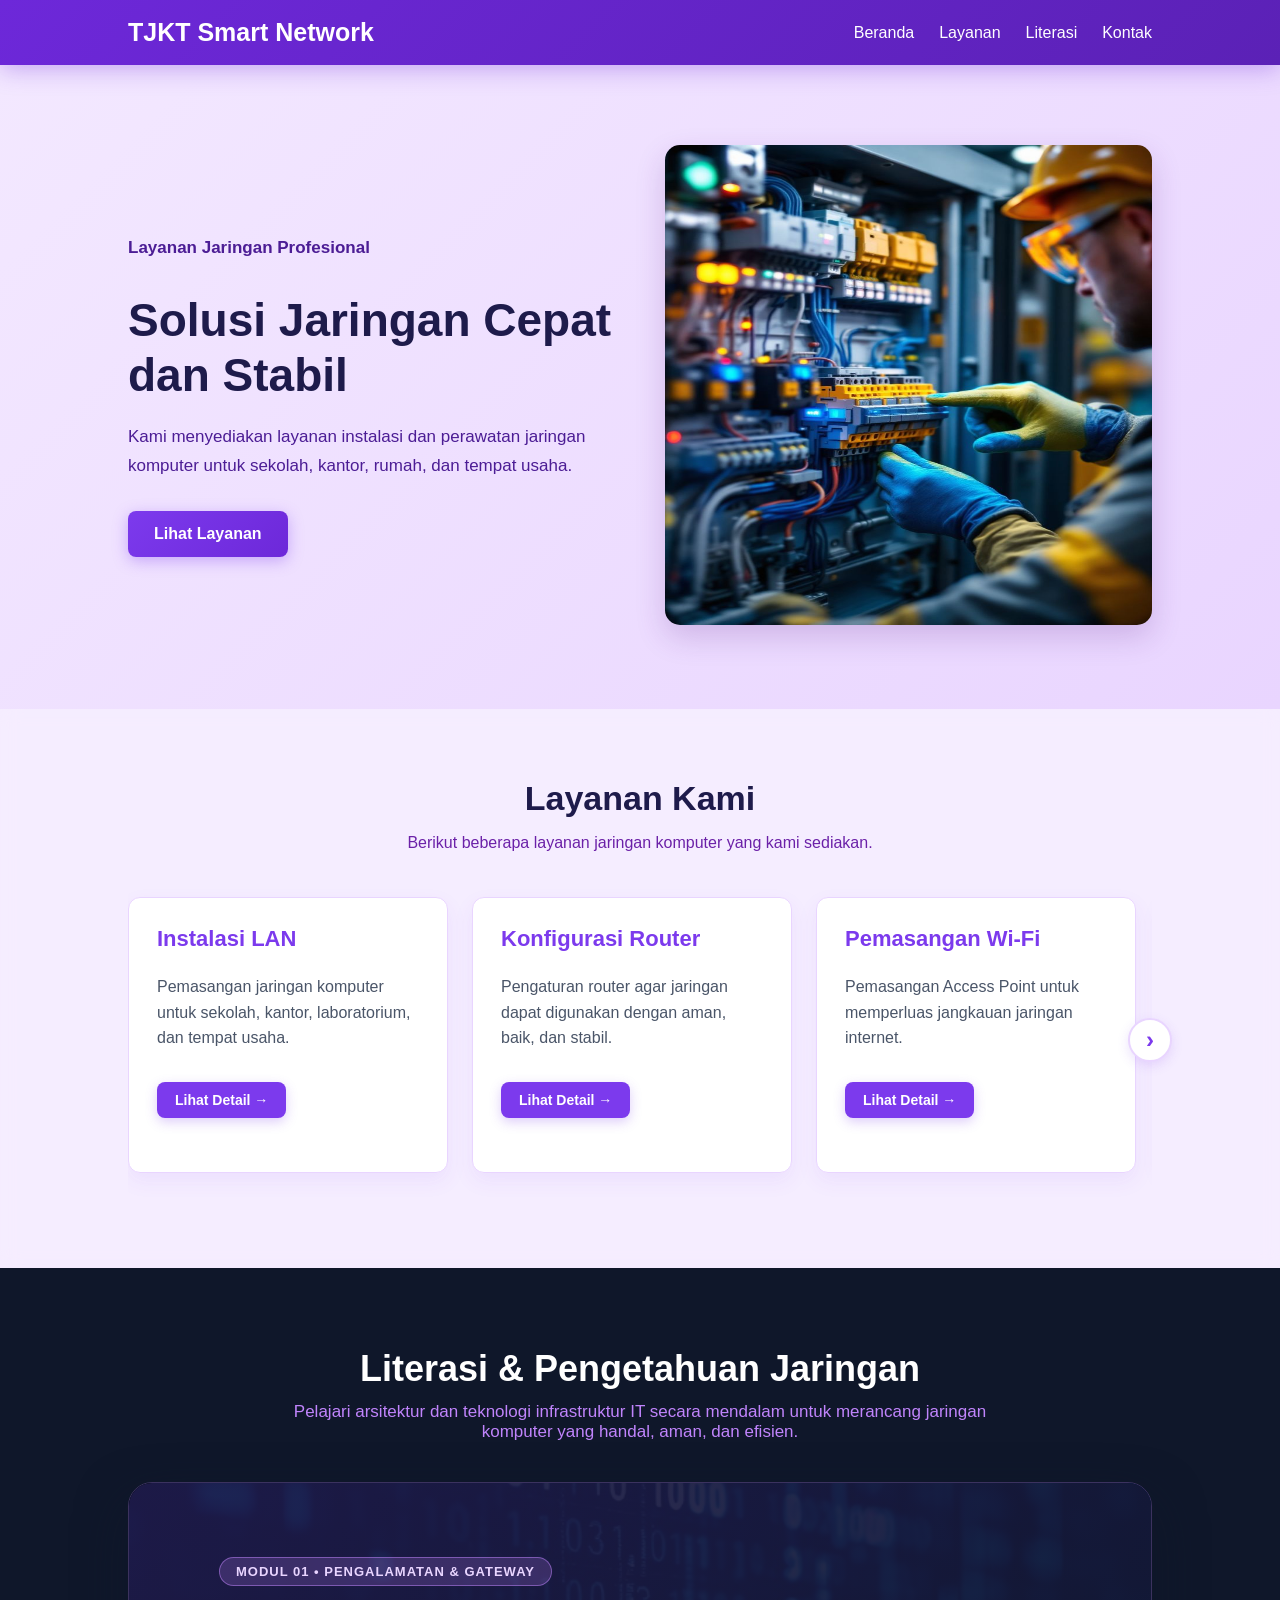
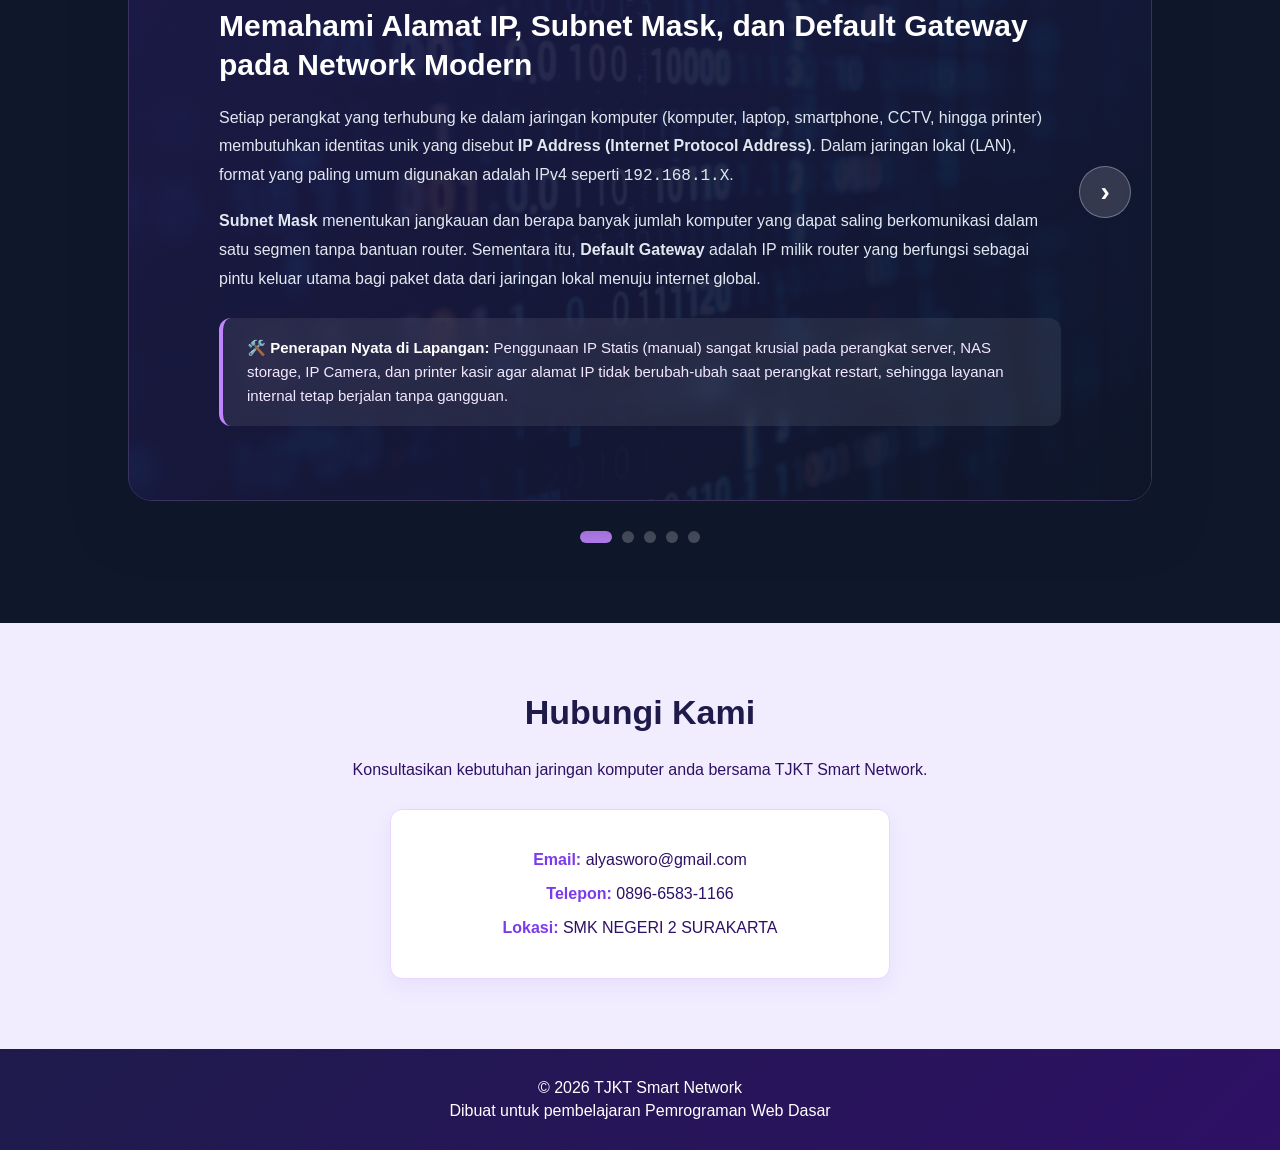
==== index.html @ d5f4bf2c "Add files via upload" ====
<!DOCTYPE html>
<html lang="id">

<head>
  <meta charset="UTF-8">
  <meta name="viewport" content="width=device-width, initial-scale=1.0">
  <title>TJKT Smart Network</title>
  <link rel="stylesheet" href="style.css">


</head>

<body>
  <!-- NAVIGASI-->

  <header>
    <nav>
      <h1>TJKT Smart Network</h1>

      <ul>

        <li>
          <a href="#beranda">Beranda</a>
        </li>

        <li>
          <a href="#layanan">Layanan</a>
        </li>

        <li>
          <a href="#literasi">Literasi</a>
        </li>

        <li>
          <a href="#kontak">Kontak</a>
        </li>

      </ul>

    </nav>
  </header>

  <!-- ISI WEB-->

  <main>
    <section id="beranda" class="hero">

      <div class="hero-teks">

        <p class="label">
          Layanan Jaringan Profesional
        </p>

        <h2>
          Solusi Jaringan Cepat dan Stabil
        </h2>

        <p>
          Kami menyediakan layanan instalasi dan perawatan jaringan komputer untuk sekolah, kantor, rumah, dan tempat
          usaha.
        </p>

        <a href="#layanan" class="tombol">
          Lihat Layanan
        </a>

      </div>

      <div class="hero-gambar">
        <img src="img/jaringan.jpg" alt="Teknisi sedang melakukan instalasi jaringan komputer">
      </div>

    </section>

    <!-- Layanan -->

    <section id="layanan">

      <h2>Layanan Kami</h2>

      <p class="deskripsi-bagian">
        Berikut beberapa layanan jaringan komputer yang kami sediakan.
      </p>

      <div class="daftar-layanan-wrapper">
        <button class="geser-tombol geser-kiri" id="scrollLeftBtn" aria-label="Geser Kiri">&lsaquo;</button>

        <div class="daftar-layanan" id="daftarLayanan">

          <div class="kartu">
            <h3>Instalasi LAN</h3>
            <p>Pemasangan jaringan komputer untuk sekolah, kantor, laboratorium, dan tempat usaha.</p>
            <a href="layanan.html#lan" class="link-detail">Lihat Detail &rarr;</a>
          </div>

          <div class="kartu">
            <h3>Konfigurasi Router</h3>
            <p>Pengaturan router agar jaringan dapat digunakan dengan aman, baik, dan stabil.</p>
            <a href="layanan.html#router" class="link-detail">Lihat Detail &rarr;</a>
          </div>

          <div class="kartu">
            <h3>Pemasangan Wi-Fi</h3>
            <p>Pemasangan Access Point untuk memperluas jangkauan jaringan internet.</p>
            <a href="layanan.html#wifi" class="link-detail">Lihat Detail &rarr;</a>
          </div>

          <div class="kartu">
            <h3>Perbaikan & Maintenance</h3>
            <p>Pemeriksaan, pemeliharaan rutin, dan perbaikan gangguan jaringan secara profesional.</p>
            <a href="layanan.html#maintenance" class="link-detail">Lihat Detail &rarr;</a>
          </div>

          <div class="kartu">
            <h3>Keamanan Jaringan</h3>
            <p>Konfigurasi firewall, VLAN, dan enkripsi data untuk menjaga keamanan sistem Anda.</p>
            <a href="layanan.html#keamanan" class="link-detail">Lihat Detail &rarr;</a>
          </div>

          <div class="kartu">
            <h3>Server & Fiber Optic</h3>
            <p>Instalasi server lokal, kabel FO, serta penyambungan (splicing) jaringan kecepatan tinggi.</p>
            <a href="layanan.html#server" class="link-detail">Lihat Detail &rarr;</a>
          </div>

        </div>

        <button class="geser-tombol geser-kanan" id="scrollRightBtn" aria-label="Geser Kanan">&rsaquo;</button>
      </div>

    </section>

    <!-- Literasi Jaringan (Full Width Realwork Background Slide Showcase) -->
    <section id="literasi" class="literasi-section">
      <div class="literasi-header">
        <h2>Literasi & Pengetahuan Jaringan</h2>
        <p class="deskripsi-bagian">
          Pelajari arsitektur dan teknologi infrastruktur IT secara mendalam untuk merancang jaringan komputer yang
          handal, aman, dan efisien.
        </p>
      </div>

      <div class="literasi-slider-wrapper">
        <button class="geser-tombol-showcase geser-showcase-kiri" id="scrollLeftLitBtn"
          aria-label="Geser Kiri">&lsaquo;</button>

        <div class="literasi-slider" id="sliderLiterasi">

          <!-- SLIDE 1 -->
          <div class="literasi-slide-page" style="background-image: url('img/biner.jpg');">
            <div class="slide-content">
              <span class="slide-tag">Modul 01 &bull; Pengalamatan & Gateway</span>
              <h3>Memahami Alamat IP, Subnet Mask, dan Default Gateway pada Network Modern</h3>
              <div class="slide-text">
                <p>
                  Setiap perangkat yang terhubung ke dalam jaringan komputer (komputer, laptop, smartphone, CCTV, hingga
                  printer) membutuhkan identitas unik yang disebut <strong>IP Address (Internet Protocol
                    Address)</strong>. Dalam jaringan lokal (LAN), format yang paling umum digunakan adalah IPv4 seperti
                  <code>192.168.1.X</code>.
                </p>
                <p>
                  <strong>Subnet Mask</strong> menentukan jangkauan dan berapa banyak jumlah komputer yang dapat saling
                  berkomunikasi dalam satu segmen tanpa bantuan router. Sementara itu, <strong>Default Gateway</strong>
                  adalah IP milik router yang berfungsi sebagai pintu keluar utama bagi paket data dari jaringan lokal
                  menuju internet global.
                </p>
              </div>
              <div class="slide-box-realwork">
                🛠️ <strong>Penerapan Nyata di Lapangan:</strong> Penggunaan IP Statis (manual) sangat krusial pada
                perangkat server, NAS storage, IP Camera, dan printer kasir agar alamat IP tidak berubah-ubah saat
                perangkat restart, sehingga layanan internal tetap berjalan tanpa gangguan.
              </div>
            </div>
          </div>

          <!-- SLIDE 2 -->
          <div class="literasi-slide-page" style="background-image: url('img/gelombang.jpg');">
            <div class="slide-content">
              <span class="slide-tag">Modul 02 &bull; Teknologi Wi-Fi & Frekuensi</span>
              <h3>Analisis Mendalam Frekuensi Gelombang Wi-Fi 2.4 GHz, 5 GHz, dan Wi-Fi 6</h3>
              <div class="slide-text">
                <p>
                  Jaringan nirkabel (Wi-Fi) bekerja menggunakan gelombang radio pada frekuensi <strong>2.4 GHz</strong>
                  dan <strong>5 GHz</strong>. Gelombang 2.4 GHz memiliki jangkauan lebih jauh serta dapat menembus
                  halangan tembok tebal dengan baik, namun jalurnya sangat padat karena dipakai juga oleh Bluetooth dan
                  microwave.
                </p>
                <p>
                  Sebaliknya, frekuensi <strong>5 GHz</strong> memiliki kanal yang sangat lebar dan bebas interferensi,
                  mampu mentransfer data hingga kecepatan gigabit dengan latensi ultra rendah. Namun, sinyal 5 GHz lebih
                  cepat melemah jika terhalang dinding tebal. Saat ini teknologi <strong>Wi-Fi 6 (802.11ax)</strong>
                  hadir dengan fitur <i>OFDMA</i> dan <i>MU-MIMO</i> untuk melayani puluhan perangkat sekaligus tanpa
                  penurunan kecepatan.
                </p>
              </div>
              <div class="slide-box-realwork">
                ⚡ <strong>Penerapan Nyata di Lapangan:</strong> Pada gedung perkantoran atau rumah bertingkat, kombinasi
                Access Point Dual-Band dengan fitur <i>Seamless Roaming</i> memastikan koneksi pengguna tidak pernah
                terputus saat berjalan antar ruangan.
              </div>
            </div>
          </div>

          <!-- SLIDE 3 -->
          <div class="literasi-slide-page" style="background-image: url('img/koneksi.jpg');">
            <div class="slide-content">
              <span class="slide-tag">Modul 03 &bull; Perangkat Utama (Core Devices)</span>
              <h3>Sinergi Perangkat Utama: Mengapa Anda Membutuhkan Router dan Switch Secara Bersamaan?</h3>
              <div class="slide-text">
                <p>
                  Seringkali Router dan Switch dianggap sama, padahal fungsinya sangat berbeda di dalam hirarki
                  jaringan. <strong>Switch</strong> bertugas sebagai terminal hubungkan puluhan komputer dalam satu
                  jaringan lokal (LAN). <strong>Switch Managed</strong> kelas profesional mendukung fitur <i>VLAN
                    (Virtual LAN)</i> untuk memisahkan jaringan staf, keuangan, dan tamu.
                </p>
                <p>
                  Sedangkan <strong>Router</strong> adalah "otak pengatur lalu lintas". Router menerima jalur internet
                  dari ISP, melakukan pembagian bandwidth (<i>QoS</i>), pembuatan <i>Firewall</i>, pengalokasian IP
                  otomatis (<i>DHCP Server</i>), serta menghubungkan jaringan lokal ke jaringan luar. Tanpa Router yang
                  tangguh, lalu lintas data pada Switch akan mengalami bentrokan (<i>broadcast storm</i>).
                </p>
              </div>
              <div class="slide-box-realwork">
                🏢 <strong>Penerapan Nyata di Lapangan:</strong> Kombinasi Router MikroTik/Cisco dengan Managed Switch
                memberikan kontrol penuh terhadap penggunaan internet karyawan serta memblokir situs terlarang atau
                penggunaan unduhan ilegal yang menghabiskan bandwidth.
              </div>
            </div>
          </div>

          <!-- SLIDE 4 -->
          <div class="literasi-slide-page" style="background-image: url('img/fiber.jpg');">
            <div class="slide-content">
              <span class="slide-tag">Modul 04 &bull; Media Transmisi Fiber Optic</span>
              <h3>Keunggulan Transmisi Fiber Optic Dibandingkan Kabel Tembaga UTP</h3>
              <div class="slide-text">
                <p>
                  Kabel tembaga <strong>UTP (Unshielded Twisted Pair)</strong> Cat6 sangat baik untuk jarak kurang dari
                  100 meter. Namun, sinyal listrik pada kabel tembaga rentan melemah dan terganggu oleh petir atau arus
                  listrik tinggi.
                </p>
                <p>
                  Teknologi <strong>Fiber Optic (FO)</strong> menggunakan serat kaca murni sehalus rambut untuk
                  mentransmisikan data menggunakan pulsa sinyal cahaya. Karena menggunakan cahaya, data dapat dikirimkan
                  dengan kecepatan gigabit hingga puluhan kilometer tanpa degradasi sinyal dan 100% bebas dari risiko
                  induksi petir atau gangguan frekuensi listrik.
                </p>
              </div>
              <div class="slide-box-realwork">
                🚀 <strong>Penerapan Nyata di Lapangan:</strong> Kabel Fiber Optic adalah pilihan utama untuk transmisi
                antar gedung sekolah/kantor dan backbone data center. Sambungan FO dilas menggunakan alat presisi tinggi
                <i>Fusion Splicer</i> dan diuji dengan <i>OTDR</i>.
              </div>
            </div>
          </div>

          <!-- SLIDE 5 -->
          <div class="literasi-slide-page" style="background-image: url('img/proteksi.jpg');">
            <div class="slide-content">
              <span class="slide-tag">Modul 05 &bull; Keamanan Sistem IT</span>
              <h3>Strategi Keamanan Jaringan: Proteksi Firewall, VLAN, dan VPN Remote Access</h3>
              <div class="slide-text">
                <p>
                  Keamanan jaringan tidak cukup hanya mengandalkan antivirus pada laptop. Proteksi infrastruktur
                  jaringan sangat penting untuk melindungi rahasia perusahaan dari pencurian data, ransomware, dan
                  penyusup asing.
                </p>
                <p>
                  Dengan <strong>VLAN</strong>, jaringan tamu diisolasi dari server internal. Sementara <strong>Firewall
                    Filtering</strong> memblokir port berbahaya dan serangan cyber. Bagi karyawan yang bekerja dari
                  rumah (WFH) atau cabang luar, <strong>VPN (Virtual Private Network)</strong> membuat terowongan
                  terenkripsi aman di atas internet publik.
                </p>
              </div>
              <div class="slide-box-realwork">
                🔒 <strong>Penerapan Nyata di Lapangan:</strong> Implementasi VPN IPsec/WireGuard memungkinkan manajemen
                memantau server & CCTV kantor dari luar kota secara aman tanpa khawatir data disadap hacker.
              </div>
            </div>
          </div>

        </div>

        <button class="geser-tombol-showcase geser-showcase-kanan" id="scrollRightLitBtn"
          aria-label="Geser Kanan">&rsaquo;</button>
      </div>

      <!-- Indikator Slide (Dots) -->
      <div class="dots-indicator" id="dotsContainer">
        <span class="dot active" data-index="0"></span>
        <span class="dot" data-index="1"></span>
        <span class="dot" data-index="2"></span>
        <span class="dot" data-index="3"></span>
        <span class="dot" data-index="4"></span>
      </div>
    </section>

    <!-- Kontak -->
    <section id="kontak" class="kontak">

      <h2>Hubungi Kami</h2>
      <p>Konsultasikan kebutuhan jaringan komputer anda bersama TJKT Smart Network.</p>

      <div class="informasi-kontak">

        <p>
          <strong>Email:</strong>
          alyasworo@gmail.com
        </p>

        <p>
          <strong>Telepon:</strong>
          0896-6583-1166
        </p>

        <p>
          <strong>Lokasi:</strong>
          SMK NEGERI 2 SURAKARTA
        </p>

      </div>

    </section>

  </main>

  <!-- Footer -->
  <footer>

    <p>
      &copy; 2026 TJKT Smart Network
    </p>

    <p>
      Dibuat untuk pembelajaran Pemrograman Web Dasar
    </p>

  </footer>

  <script>
    // Fungsi untuk memperbarui visibilitas tombol geser (sembunyi saat mentok)
    function updateSliderButtons(slider, btnLeft, btnRight) {
      if (!slider || !btnLeft || !btnRight) return;
      const scrollLeft = slider.scrollLeft;
      const maxScroll = slider.scrollWidth - slider.clientWidth;

      // Sembunyikan tombol kiri jika di paling awal (mentok kiri)
      btnLeft.style.display = scrollLeft <= 10 ? 'none' : 'flex';

      // Sembunyikan tombol kanan jika di paling akhir (mentok kanan)
      btnRight.style.display = scrollLeft >= maxScroll - 10 ? 'none' : 'flex';
    }

    // Slider Layanan
    const container = document.getElementById('daftarLayanan');
    const scrollLeftBtn = document.getElementById('scrollLeftBtn');
    const scrollRightBtn = document.getElementById('scrollRightBtn');

    if (container && scrollLeftBtn && scrollRightBtn) {
      scrollLeftBtn.addEventListener('click', () => {
        container.scrollBy({ left: -340, behavior: 'smooth' });
      });
      scrollRightBtn.addEventListener('click', () => {
        container.scrollBy({ left: 340, behavior: 'smooth' });
      });
      container.addEventListener('scroll', () => {
        updateSliderButtons(container, scrollLeftBtn, scrollRightBtn);
      });
      updateSliderButtons(container, scrollLeftBtn, scrollRightBtn);
    }

    // Slider Literasi (Full Width Presentation Slide)
    const sliderLit = document.getElementById('sliderLiterasi');
    const btnLeftLit = document.getElementById('scrollLeftLitBtn');
    const btnRightLit = document.getElementById('scrollRightLitBtn');
    const dots = document.querySelectorAll('.dot');

    if (sliderLit && btnLeftLit && btnRightLit) {
      btnLeftLit.addEventListener('click', () => {
        sliderLit.scrollBy({ left: -sliderLit.clientWidth, behavior: 'smooth' });
      });
      btnRightLit.addEventListener('click', () => {
        sliderLit.scrollBy({ left: sliderLit.clientWidth, behavior: 'smooth' });
      });

      // Synchronize active dot & update button visibility on scroll
      sliderLit.addEventListener('scroll', () => {
        const index = Math.round(sliderLit.scrollLeft / sliderLit.clientWidth);
        dots.forEach((dot, idx) => {
          if (idx === index) {
            dot.classList.add('active');
          } else {
            dot.classList.remove('active');
          }
        });
        updateSliderButtons(sliderLit, btnLeftLit, btnRightLit);
      });

      // Click dots to jump to slide
      dots.forEach((dot, idx) => {
        dot.addEventListener('click', () => {
          sliderLit.scrollTo({ left: idx * sliderLit.clientWidth, behavior: 'smooth' });
        });
      });

      // Initial check on load & window resize
      updateSliderButtons(sliderLit, btnLeftLit, btnRightLit);
      window.addEventListener('resize', () => {
        updateSliderButtons(sliderLit, btnLeftLit, btnRightLit);
      });
    }
  </script>

</body>

</html>
---- style.css ----
:root {
  --primary: #7c3aed;
  --primary-hover: #6d28d9;
  --primary-light: #f3e8ff;
  --primary-accent: #c084fc;
  --bg-main: #faf5ff;
  --bg-header: #1e1b4b;
  --bg-hero: linear-gradient(135deg, #f3e8ff 0%, #e9d5ff 100%);
  --bg-kontak: #ede9fe;
  --text-main: #2e1065;
  --text-muted: #6b21a8;
  --card-shadow: 0 8px 20px rgba(124, 58, 237, 0.08);
}

html {
  scroll-behavior: smooth;
}

* {
  box-sizing: border-box;
}

body {
  margin: 0;
  font-family: Arial, Helvetica, sans-serif;
  color: var(--text-main);
  background-color: var(--bg-main);
}

header {
  position: sticky;
  top: 0;
  z-index: 1000;
  padding: 20px 10%;
  color: white;
  background: linear-gradient(135deg, #6d28d9 0%, #5b21b6 100%);
  box-shadow: 0 4px 24px rgba(109, 40, 217, 0.35);
}

nav {
  display: flex;
  justify-content: space-between;
  align-items: center;
  gap: 30px;
}

nav h1 {
  margin: 0;
  font-size: 25px;
  line-height: 1;
}

nav ul {
  display: flex;
  gap: 25px;
  margin: 0;
  padding: 0;
  list-style: none;
}

nav a {
  color: white;
  text-decoration: none;
  font-weight: 500;
  transition: color 0.3s ease;
}

nav a:hover {
  color: var(--primary-accent);
}

/* BAGIAN HERO */

.hero {
  min-height: 520px;
  display: flex;
  align-items: center;
  justify-content: space-between;
  gap: 50px;
  padding: 80px 10%;
  background: var(--bg-hero);
}

.hero-teks {
  flex: 1;
}

.label {
  margin-bottom: 10px;
  color: var(--primary);
  font-weight: bold;
}

.hero h2 {
  margin-top: 0;
  margin-bottom: 20px;
  font-size: 46px;
  line-height: 1.2;
  color: #1e1b4b;
}

.hero-teks p {
  margin-bottom: 30px;
  font-size: 17px;
  line-height: 1.7;
  color: #4c1d95;
}

.tombol {
  display: inline-block;
  padding: 14px 26px;
  color: white;
  background: linear-gradient(135deg, #7c3aed 0%, #6d28d9 100%);
  text-decoration: none;
  border-radius: 8px;
  font-weight: 600;
  box-shadow: 0 4px 15px rgba(124, 58, 237, 0.35);
  transition: all 0.3s ease;
}

.tombol:hover {
  background: linear-gradient(135deg, #6d28d9 0%, #5b21b6 100%);
  transform: translateY(-2px);
  box-shadow: 0 6px 20px rgba(124, 58, 237, 0.45);
}

.hero-gambar {
  flex: 1;
  text-align: center;
}

.hero-gambar img {
  width: 100%;
  max-height: 480px;
  border-radius: 15px;
  box-shadow: 0 12px 30px rgba(88, 28, 135, 0.2);
  transition: transform 0.3s ease;
}

.hero-gambar img:hover {
  transform: scale(1.02);
}

/* LAYANAN */

#layanan {
  padding: 70px 10%;
  text-align: center;
  background: rgba(243, 232, 255, 0.65);
  backdrop-filter: blur(10px);
}

#layanan h2 {
  margin-top: 0;
  margin-bottom: 10px;
  font-size: 34px;
  color: #1e1b4b;
}

.deskripsi-bagian {
  margin-bottom: 30px;
  color: #6b21a8;
}

.daftar-layanan-wrapper {
  position: relative;
  display: flex;
  align-items: center;
  margin-top: 30px;
}

.daftar-layanan {
  display: flex;
  gap: 24px;
  overflow-x: auto;
  scroll-behavior: smooth;
  scroll-snap-type: x mandatory;
  padding: 15px 5px 25px 5px;
  scrollbar-width: thin;
  scrollbar-color: #c084fc #f3e8ff;
}

.daftar-layanan::-webkit-scrollbar {
  height: 8px;
}

.daftar-layanan::-webkit-scrollbar-track {
  background: #f3e8ff;
  border-radius: 10px;
}

.daftar-layanan::-webkit-scrollbar-thumb {
  background: #c084fc;
  border-radius: 10px;
}

.daftar-layanan::-webkit-scrollbar-thumb:hover {
  background: #7c3aed;
}

.kartu {
  flex: 0 0 320px;
  scroll-snap-align: start;
  padding: 28px;
  background-color: white;
  border: 1px solid #e9d5ff;
  border-radius: 12px;
  box-shadow: var(--card-shadow);
  transition: all 0.3s ease;
  text-align: left;
}

.kartu:hover {
  transform: translateY(-5px);
  border-color: #c084fc;
  box-shadow: 0 15px 30px rgba(124, 58, 237, 0.15);
}

.kartu h3 {
  margin-top: 0;
  color: var(--primary);
  font-size: 22px;
}

.kartu p {
  line-height: 1.6;
  color: #4a5568;
}

.geser-tombol {
  position: absolute;
  top: 50%;
  transform: translateY(-50%);
  z-index: 10;
  width: 44px;
  height: 44px;
  border-radius: 50%;
  background: white;
  border: 2px solid #e9d5ff;
  color: var(--primary);
  font-size: 24px;
  font-weight: bold;
  line-height: 1;
  cursor: pointer;
  box-shadow: 0 4px 12px rgba(124, 58, 237, 0.15);
  transition: all 0.2s ease;
  display: flex;
  align-items: center;
  justify-content: center;
}

.geser-tombol:hover {
  background: var(--primary);
  color: white;
  border-color: var(--primary);
  box-shadow: 0 6px 16px rgba(124, 58, 237, 0.3);
}

.geser-kiri {
  left: -20px;
}

.geser-kanan {
  right: -20px;
}

/* KONTAK */

.kontak {
  padding: 70px 10%;
  text-align: center;
  background: rgba(237, 233, 254, 0.65);
  backdrop-filter: blur(10px);
}

.kontak h2 {
  margin-top: 0;
  font-size: 34px;
  color: #1e1b4b;
}

.informasi-kontak {
  max-width: 500px;
  margin: 30px auto 0;
  padding: 25px;
  background-color: white;
  border-radius: 12px;
  box-shadow: var(--card-shadow);
  border: 1px solid #e9d5ff;
}

.informasi-kontak strong {
  color: var(--primary);
}

/* FOOTER */

footer {
  padding: 25px;
  color: white;
  text-align: center;
  background: linear-gradient(135deg, #1e1b4b 0%, #2e1065 100%);
}

footer p {
  margin: 5px;
}

/* LAYAR HP */
@media (max-width: 786px) {

  nav {
    flex-direction: column;
  }

  .hero {
    flex-direction: column;
    padding-top: 60px;
    padding-bottom: 60px;
    text-align: center;
  }

  .hero h2 {
    font-size: 36px;
  }

  .hero-gambar img {
    max-width: 450px;
  }

  .kartu {
    flex: 0 0 270px;
  }

  .geser-kiri {
    left: -10px;
  }

  .geser-kanan {
    right: -10px;
  }
}

/* HALAMAN RINCIAN LAYANAN */

.link-detail {
  display: inline-block;
  margin-top: 15px;
  padding: 10px 18px;
  color: white;
  background: var(--primary);
  border-radius: 8px;
  font-weight: 600;
  font-size: 14px;
  text-decoration: none;
  box-shadow: 0 4px 12px rgba(124, 58, 237, 0.25);
  transition: all 0.3s ease;
}

.link-detail:hover {
  background: #5b21b6;
  color: white;
  transform: translateY(-2px);
  box-shadow: 0 6px 16px rgba(91, 33, 182, 0.4);
}

.hero-detail {
  min-height: 240px;
  padding: 50px 10%;
  text-align: center;
  justify-content: center;
}

.tombol-sekunder {
  display: inline-block;
  padding: 10px 20px;
  color: var(--primary);
  background: white;
  border: 1.5px solid var(--primary-accent);
  text-decoration: none;
  border-radius: 8px;
  font-weight: 600;
  transition: all 0.3s ease;
}

.tombol-sekunder:hover {
  background: var(--primary-light);
  transform: translateY(-2px);
}

.container-detail {
  max-width: 1100px;
  margin: 0 auto;
  padding: 50px 10%;
  display: flex;
  flex-direction: column;
  gap: 40px;
}

.kartu-detail {
  background: white;
  border: 1px solid #e9d5ff;
  border-radius: 16px;
  padding: 35px;
  box-shadow: var(--card-shadow);
  scroll-margin-top: 30px;
  transition: all 0.3s ease;
}

.kartu-detail:hover {
  border-color: #c084fc;
  box-shadow: 0 12px 30px rgba(124, 58, 237, 0.12);
}

.detail-header {
  display: flex;
  align-items: center;
  gap: 20px;
  border-bottom: 2px solid #f3e8ff;
  padding-bottom: 20px;
  margin-bottom: 25px;
}

.badge-icon {
  font-size: 36px;
  background: var(--primary-light);
  width: 60px;
  height: 60px;
  display: flex;
  align-items: center;
  justify-content: center;
  border-radius: 12px;
  flex-shrink: 0;
}

.detail-header h2 {
  margin: 0 0 5px 0;
  color: #1e1b4b;
  font-size: 24px;
}

.sub-judul {
  margin: 0;
  color: var(--text-muted);
  font-size: 15px;
}

.detail-konten {
  display: flex;
  gap: 40px;
}

.detail-kolom {
  flex: 1;
}

.detail-kolom h3 {
  margin-top: 0;
  margin-bottom: 15px;
  color: #1e1b4b;
  font-size: 18px;
}

.daftar-fitur {
  margin: 0;
  padding-left: 20px;
  color: #334155;
}

.daftar-fitur li {
  margin-bottom: 10px;
  line-height: 1.6;
}

.tag-container {
  display: flex;
  flex-wrap: wrap;
  gap: 8px;
  margin-bottom: 25px;
}

.tag {
  background: var(--primary-light);
  color: var(--primary-hover);
  padding: 6px 14px;
  border-radius: 20px;
  font-size: 13px;
  font-weight: 600;
}

.tombol-kecil {
  padding: 10px 18px;
  font-size: 14px;
}

@media (max-width: 786px) {
  .detail-konten {
    flex-direction: column;
    gap: 25px;
  }

  .detail-header {
    flex-direction: column;
    text-align: center;
  }

  .kartu-detail {
    padding: 22px;
  }
}

/* KALKULATOR ESTIMASI & PENGISIAN TERPILIH */

.section-estimasi {
  background: white;
  border: 1.5px solid #e9d5ff;
  border-radius: 20px;
  padding: 40px;
  margin-top: 20px;
  box-shadow: 0 10px 30px rgba(124, 58, 237, 0.08);
  scroll-margin-top: 40px;
}

.judul-estimasi {
  text-align: center;
  margin-bottom: 35px;
}

.judul-estimasi h2 {
  font-size: 28px;
  color: #1e1b4b;
  margin: 0 0 10px 0;
}

.judul-estimasi p {
  color: var(--text-muted);
  margin: 0;
}

.grid-estimasi {
  display: flex;
  gap: 40px;
  align-items: flex-start;
}

.form-kolom {
  flex: 1.2;
  display: flex;
  flex-direction: column;
  gap: 20px;
}

.grup-input {
  display: flex;
  flex-direction: column;
  gap: 8px;
}

.grup-input label {
  font-weight: 600;
  color: #1e1b4b;
  font-size: 15px;
}

.grup-input select,
.grup-input input,
.grup-input textarea {
  padding: 12px 16px;
  border: 1.5px solid #d8b4fe;
  border-radius: 10px;
  font-family: inherit;
  font-size: 15px;
  color: #1e1b4b;
  background-color: #faf5ff;
  transition: all 0.2s ease;
  outline: none;
}

.grup-input select:focus,
.grup-input input:focus,
.grup-input textarea:focus {
  border-color: var(--primary);
  background-color: white;
  box-shadow: 0 0 0 4px rgba(124, 58, 237, 0.15);
}

.hasil-kolom {
  flex: 1;
  background: linear-gradient(135deg, #1e1b4b 0%, #2e1065 100%);
  color: white;
  border-radius: 16px;
  padding: 30px;
  box-shadow: 0 10px 25px rgba(30, 27, 75, 0.25);
}

.hasil-kolom h3 {
  margin-top: 0;
  margin-bottom: 20px;
  font-size: 20px;
  border-bottom: 1px solid rgba(255, 255, 255, 0.15);
  padding-bottom: 12px;
  color: var(--primary-accent);
}

.item-ringkasan {
  display: flex;
  justify-content: space-between;
  margin-bottom: 14px;
  font-size: 15px;
}

.item-ringkasan .nilai {
  font-weight: 600;
  color: #e9d5ff;
}

.box-total {
  background: rgba(255, 255, 255, 0.08);
  border: 1px solid rgba(255, 255, 255, 0.15);
  border-radius: 12px;
  padding: 20px;
  margin: 20px 0;
  text-align: center;
}

.box-total .label-total {
  font-size: 14px;
  color: #c084fc;
  margin-bottom: 6px;
}

.box-total .angka-biaya {
  font-size: 32px;
  font-weight: 700;
  color: #ffffff;
  margin-bottom: 8px;
}

.box-total .estimasi-waktu {
  font-size: 14px;
  color: #d8b4fe;
  font-weight: 500;
}

.btn-wa {
  display: block;
  width: 100%;
  padding: 14px;
  background: linear-gradient(135deg, #22c55e 0%, #16a34a 100%);
  color: white;
  text-align: center;
  border-radius: 10px;
  font-weight: 700;
  font-size: 16px;
  text-decoration: none;
  box-shadow: 0 4px 15px rgba(34, 197, 94, 0.35);
  transition: all 0.3s ease;
}

.btn-wa:hover {
  background: linear-gradient(135deg, #16a34a 0%, #15803d 100%);
  transform: translateY(-2px);
  box-shadow: 0 6px 20px rgba(34, 197, 94, 0.45);
}

@media (max-width: 786px) {
  .grid-estimasi {
    flex-direction: column;
  }

  .hasil-kolom {
    width: 100%;
  }

  .section-estimasi {
    padding: 24px;
  }
}

/* LITERASI JARINGAN SHOWCASE (FULL WIDTH PRESENTATION SLIDE WITH REALWORK BACKGROUND) */

.literasi-section {
  padding: 80px 10%;
  background: #0f172a;
  color: white;
}

.literasi-header {
  text-align: center;
  margin-bottom: 40px;
}

.literasi-header h2 {
  margin-top: 0;
  margin-bottom: 12px;
  font-size: 36px;
  color: #ffffff;
}

.literasi-header .deskripsi-bagian {
  color: #c084fc;
  font-size: 17px;
  max-width: 750px;
  margin: 0 auto;
}

.literasi-slider-wrapper {
  position: relative;
  display: flex;
  align-items: center;
  border-radius: 24px;
  overflow: hidden;
  box-shadow: 0 20px 50px rgba(15, 23, 42, 0.5);
  border: 1px solid rgba(192, 132, 252, 0.25);
}

.literasi-slider {
  display: flex;
  overflow-x: auto;
  scroll-behavior: smooth;
  scroll-snap-type: x mandatory;
  width: 100%;
  scrollbar-width: none;
}

.literasi-slider::-webkit-scrollbar {
  display: none;
}

.literasi-slide-page {
  flex: 0 0 100%;
  width: 100%;
  scroll-snap-align: start;
  position: relative;
  min-height: 500px;
  padding: 60px 90px;
  background-size: cover;
  background-position: center;
  background-repeat: no-repeat;
  display: flex;
  flex-direction: column;
  justify-content: center;
  box-sizing: border-box;
}

/* Glassmorphism Dark Realwork Overlay */
.literasi-slide-page::before {
  content: '';
  position: absolute;
  top: 0;
  left: 0;
  right: 0;
  bottom: 0;
  background: linear-gradient(135deg, rgba(30, 27, 75, 0.94) 0%, rgba(15, 23, 42, 0.92) 100%);
  z-index: 1;
}

.slide-content {
  position: relative;
  z-index: 2;
  max-width: 900px;
}

.slide-tag {
  display: inline-block;
  background: rgba(192, 132, 252, 0.2);
  border: 1px solid rgba(192, 132, 252, 0.5);
  color: #e9d5ff;
  padding: 6px 16px;
  border-radius: 20px;
  font-size: 13px;
  font-weight: 700;
  letter-spacing: 1px;
  text-transform: uppercase;
  margin-bottom: 20px;
}

.slide-content h3 {
  font-size: 30px;
  color: #ffffff;
  margin: 0 0 20px 0;
  line-height: 1.3;
}

.slide-text {
  font-size: 16px;
  line-height: 1.8;
  color: #e2e8f0;
  margin-bottom: 25px;
}

.slide-text p {
  margin-bottom: 14px;
}

.slide-box-realwork {
  background: rgba(255, 255, 255, 0.08);
  backdrop-filter: blur(10px);
  border-left: 4px solid #c084fc;
  border-radius: 12px;
  padding: 18px 24px;
  font-size: 15px;
  color: #f3e8ff;
  line-height: 1.6;
}

.slide-box-realwork strong {
  color: #ffffff;
}

.geser-tombol-showcase {
  position: absolute;
  top: 50%;
  transform: translateY(-50%);
  z-index: 10;
  width: 52px;
  height: 52px;
  border-radius: 50%;
  background: rgba(255, 255, 255, 0.15);
  backdrop-filter: blur(8px);
  border: 1.5px solid rgba(255, 255, 255, 0.3);
  color: white;
  font-size: 28px;
  font-weight: bold;
  cursor: pointer;
  display: flex;
  align-items: center;
  justify-content: center;
  transition: all 0.3s ease;
}

.geser-tombol-showcase:hover {
  background: var(--primary);
  border-color: var(--primary);
  box-shadow: 0 8px 24px rgba(124, 58, 237, 0.5);
  transform: translateY(-50%) scale(1.1);
}

.geser-showcase-kiri {
  left: 20px;
}

.geser-showcase-kanan {
  right: 20px;
}

.dots-indicator {
  display: flex;
  justify-content: center;
  gap: 10px;
  margin-top: 30px;
}

.dot {
  width: 12px;
  height: 12px;
  border-radius: 50%;
  background: rgba(255, 255, 255, 0.25);
  cursor: pointer;
  transition: all 0.3s ease;
}

.dot.active,
.dot:hover {
  background: var(--primary-accent);
  width: 32px;
  border-radius: 6px;
}

@media (max-width: 786px) {
  .literasi-section {
    padding: 60px 5%;
  }

  .literasi-slide-page {
    padding: 40px 25px;
    min-height: 580px;
  }

  .slide-content h3 {
    font-size: 22px;
  }

  .slide-text {
    font-size: 14px;
  }

  .geser-showcase-kiri {
    left: 10px;
  }

  .geser-showcase-kanan {
    right: 10px;
  }
}
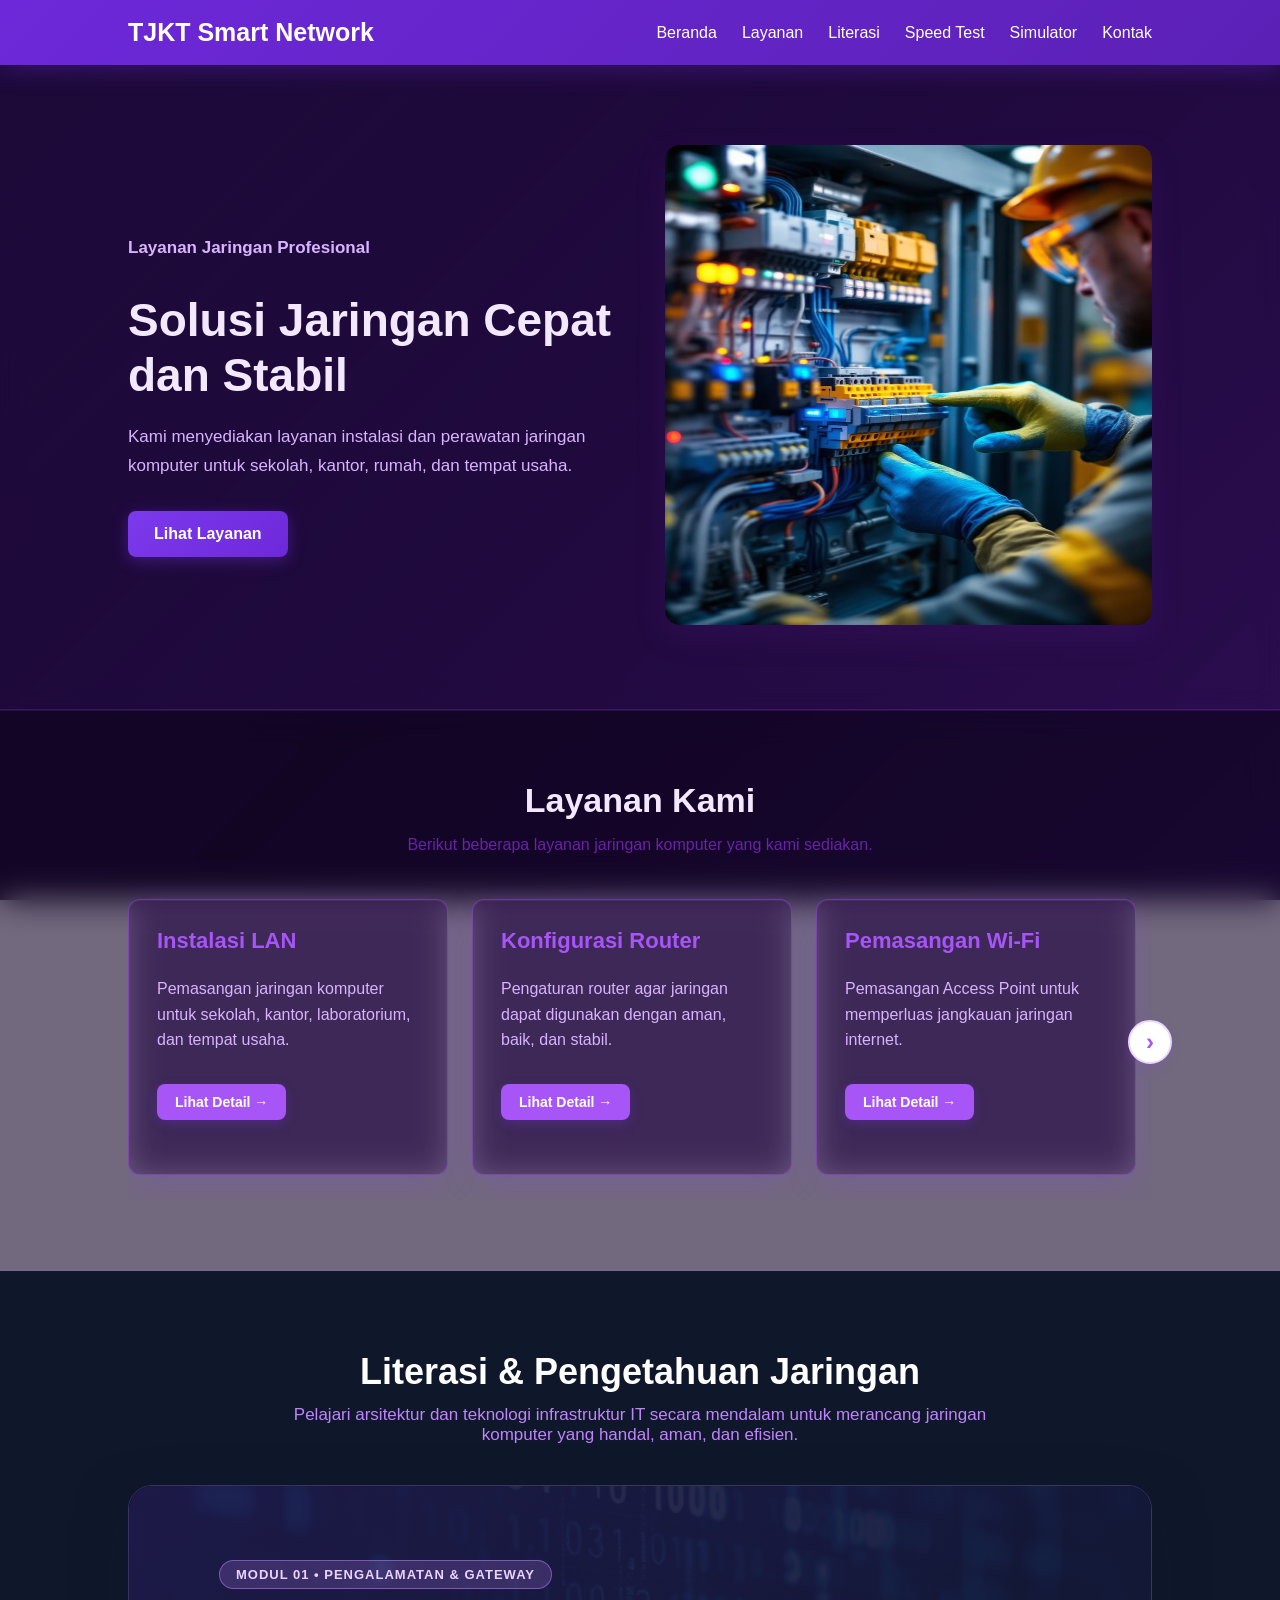
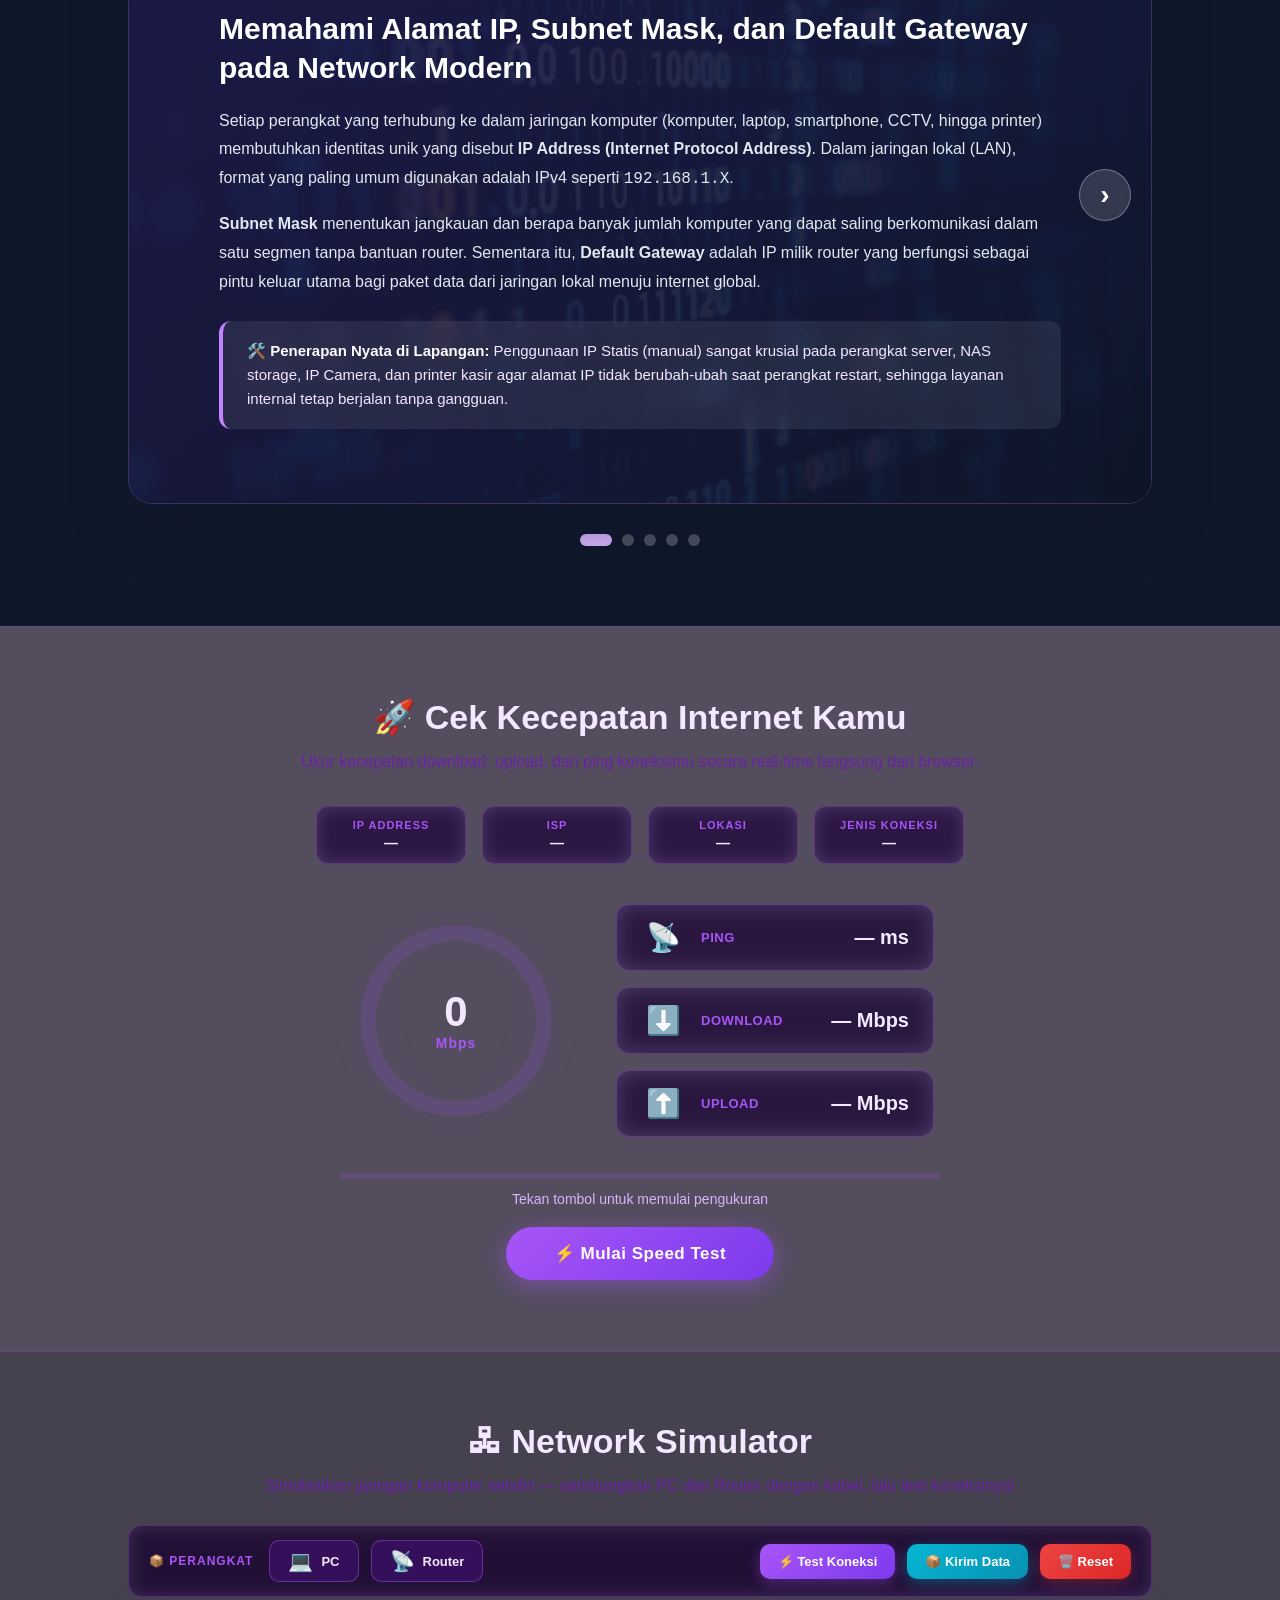
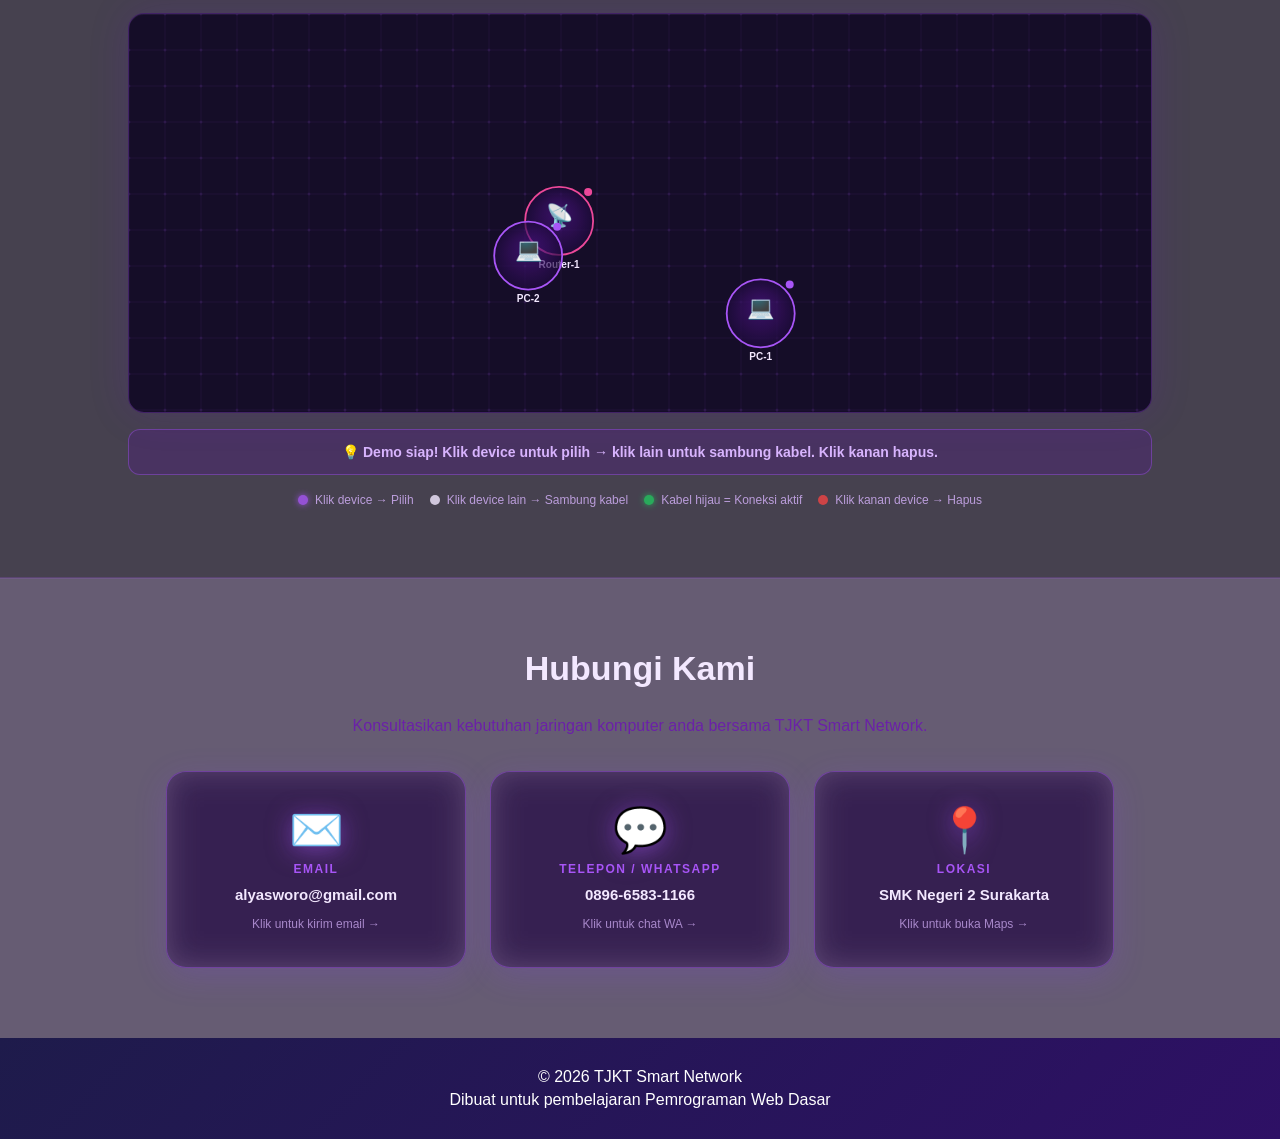
==== commit 6bf83648: "Add files via upload" ====
--- a/index.html
+++ b/index.html
@@ -32,15 +32,26 @@
         </li>
 
         <li>
+          <a href="#speedtest">Speed Test</a>
+        </li>
+
+        <li>
+          <a href="#simulator">Simulator</a>
+        </li>
+
+        <li>
           <a href="#kontak">Kontak</a>
         </li>
 
       </ul>
 
     </nav>
+    <!-- Scroll Progress Bar inside header to stick to its bottom edge -->
+    <div id="scroll-progress-bar"></div>
   </header>
 
   <!-- ISI WEB-->
+
 
   <main>
     <section id="beranda" class="hero">
@@ -295,28 +306,154 @@
       </div>
     </section>
 
+    <!-- Speed Test -->
+    <section id="speedtest" class="speedtest-section">
+      <div class="speedtest-header">
+        <h2>🚀 Cek Kecepatan Internet Kamu</h2>
+        <p class="deskripsi-bagian">Ukur kecepatan download, upload, dan ping koneksimu secara real-time langsung dari browser.</p>
+      </div>
+
+      <!-- IP Info Bar -->
+      <div class="ip-info-bar">
+        <div class="ip-info-item"><span class="ip-info-label">IP Address</span><span id="ip-addr" class="ip-info-val">—</span></div>
+        <div class="ip-info-item"><span class="ip-info-label">ISP</span><span id="isp-name" class="ip-info-val">—</span></div>
+        <div class="ip-info-item"><span class="ip-info-label">Lokasi</span><span id="city-name" class="ip-info-val">—</span></div>
+        <div class="ip-info-item"><span class="ip-info-label">Jenis Koneksi</span><span id="connection-type" class="ip-info-val">—</span></div>
+      </div>
+
+      <!-- Gauge + Metrics -->
+      <div class="speedtest-main">
+
+        <!-- Circular Gauge -->
+        <div class="gauge-wrapper">
+          <svg class="gauge-svg" viewBox="0 0 200 200" xmlns="http://www.w3.org/2000/svg">
+            <defs>
+              <linearGradient id="gaugeGrad" x1="0%" y1="0%" x2="100%" y2="0%">
+                <stop offset="0%" stop-color="#a855f7"/>
+                <stop offset="100%" stop-color="#ec4899"/>
+              </linearGradient>
+            </defs>
+            <!-- Track -->
+            <circle cx="100" cy="100" r="80" fill="none" stroke="rgba(168,85,247,0.15)" stroke-width="14"/>
+            <!-- Arc -->
+            <circle id="gauge-bar" cx="100" cy="100" r="80" fill="none"
+              stroke="url(#gaugeGrad)" stroke-width="14" stroke-linecap="round"
+              stroke-dasharray="502" stroke-dashoffset="502"
+              transform="rotate(-90 100 100)"
+              style="transition: stroke-dashoffset 0.6s ease;"/>
+          </svg>
+          <div class="gauge-center">
+            <span id="gauge-value" class="gauge-num">0</span>
+            <span id="gauge-label" class="gauge-unit">Mbps</span>
+          </div>
+        </div>
+
+        <!-- Metric Cards -->
+        <div class="metric-cards">
+          <div class="metric-card" id="card-ping">
+            <div class="metric-icon">📡</div>
+            <div class="metric-label">Ping</div>
+            <div id="val-ping" class="metric-value">— ms</div>
+          </div>
+          <div class="metric-card" id="card-download">
+            <div class="metric-icon">⬇️</div>
+            <div class="metric-label">Download</div>
+            <div id="val-download" class="metric-value">— Mbps</div>
+          </div>
+          <div class="metric-card" id="card-upload">
+            <div class="metric-icon">⬆️</div>
+            <div class="metric-label">Upload</div>
+            <div id="val-upload" class="metric-value">— Mbps</div>
+          </div>
+        </div>
+      </div>
+
+      <!-- Progress -->
+      <div class="speedtest-progress-wrap">
+        <div class="speedtest-progress-bar"><div id="progress-bar" class="speedtest-progress-fill"></div></div>
+        <p id="status-text" class="status-text">Tekan tombol untuk memulai pengukuran</p>
+      </div>
+
+      <!-- Result Tip -->
+      <div id="result-panel" class="result-panel">
+        <span>✅ Pengukuran selesai! Kecepatan koneksimu sudah terukur di atas.</span>
+      </div>
+
+      <button id="btn-start" class="btn-speedtest">⚡ Mulai Speed Test</button>
+    </section>
+
+    <!-- Network Simulator Game -->
+    <section id="simulator" class="simulator-section">
+      <div class="simulator-header">
+        <h2>🖧 Network Simulator</h2>
+        <p class="deskripsi-bagian">Simulasikan jaringan komputer sendiri — sambungkan PC dan Router dengan kabel, lalu test koneksinya!</p>
+      </div>
+
+      <!-- Toolbar -->
+      <div class="simulator-toolbar">
+        <span class="toolbar-title">📦 Perangkat</span>
+        <button class="tool-device-btn" data-type="pc" id="tool-pc">
+          <span class="tool-icon">💻</span>
+          <span class="tool-label">PC</span>
+        </button>
+        <button class="tool-device-btn" data-type="router" id="tool-router">
+          <span class="tool-icon">📡</span>
+          <span class="tool-label">Router</span>
+        </button>
+        <div class="toolbar-sep"></div>
+        <button class="sim-ctrl-btn" id="btn-test-net" title="Test Koneksi">⚡ Test Koneksi</button>
+        <button class="sim-ctrl-btn send" id="btn-send-data" title="Kirim Data">📦 Kirim Data</button>
+        <button class="sim-ctrl-btn danger" id="btn-reset-net" title="Reset Canvas">🗑️ Reset</button>
+      </div>
+
+      <!-- Canvas Area -->
+      <div class="simulator-canvas-wrap">
+        <canvas id="net-canvas"></canvas>
+      </div>
+
+      <!-- Status -->
+      <div id="netgame-status" class="netgame-status"></div>
+
+      <!-- Legend -->
+      <div class="sim-legend">
+        <div class="legend-item"><span class="legend-dot purple"></span> Klik device → Pilih</div>
+        <div class="legend-item"><span class="legend-dot white"></span> Klik device lain → Sambung kabel</div>
+        <div class="legend-item"><span class="legend-dot green"></span> Kabel hijau = Koneksi aktif</div>
+        <div class="legend-item"><span class="legend-dot red"></span> Klik kanan device → Hapus</div>
+      </div>
+    </section>
+
     <!-- Kontak -->
     <section id="kontak" class="kontak">
 
       <h2>Hubungi Kami</h2>
-      <p>Konsultasikan kebutuhan jaringan komputer anda bersama TJKT Smart Network.</p>
-
-      <div class="informasi-kontak">
-
-        <p>
-          <strong>Email:</strong>
-          alyasworo@gmail.com
-        </p>
-
-        <p>
-          <strong>Telepon:</strong>
-          0896-6583-1166
-        </p>
-
-        <p>
-          <strong>Lokasi:</strong>
-          SMK NEGERI 2 SURAKARTA
-        </p>
+      <p class="deskripsi-bagian">Konsultasikan kebutuhan jaringan komputer anda bersama TJKT Smart Network.</p>
+
+      <div class="kontak-cards">
+
+        <!-- Email Card -->
+        <a href="mailto:alyasworo@gmail.com" class="kontak-card" id="card-email" title="Kirim Email">
+          <div class="kontak-card-icon">✉️</div>
+          <div class="kontak-card-label">Email</div>
+          <div class="kontak-card-value">alyasworo@gmail.com</div>
+          <div class="kontak-card-action">Klik untuk kirim email →</div>
+        </a>
+
+        <!-- WhatsApp Card -->
+        <a href="https://wa.me/6289665831166" target="_blank" rel="noopener" class="kontak-card" id="card-wa" title="Chat WhatsApp">
+          <div class="kontak-card-icon">💬</div>
+          <div class="kontak-card-label">Telepon / WhatsApp</div>
+          <div class="kontak-card-value">0896-6583-1166</div>
+          <div class="kontak-card-action">Klik untuk chat WA →</div>
+        </a>
+
+        <!-- Lokasi Card -->
+        <a href="https://maps.google.com/?q=SMK+Negeri+2+Surakarta" target="_blank" rel="noopener" class="kontak-card" id="card-lokasi" title="Lihat di Google Maps">
+          <div class="kontak-card-icon">📍</div>
+          <div class="kontak-card-label">Lokasi</div>
+          <div class="kontak-card-value">SMK Negeri 2 Surakarta</div>
+          <div class="kontak-card-action">Klik untuk buka Maps →</div>
+        </a>
 
       </div>
 
@@ -411,6 +548,80 @@
     }
   </script>
 
+  <script src="speedtest.js"></script>
+  <script src="network-game.js"></script>
+
+  <script>
+    // =============================================
+    // SCROLL REVEAL — IntersectionObserver
+    // =============================================
+    (function () {
+      // [CSS selector, animation class, stagger?]
+      const groups = [
+        ['.hero-teks',              'slide-left',  false],
+        ['.hero-gambar',            'slide-right', false],
+        ['#layanan h2',             'slide-up',    false],
+        ['#layanan .deskripsi-bagian', 'slide-up', false],
+        ['.kartu',                  'slide-up',    true ],
+        ['.literasi-header',        'slide-up',    false],
+        ['.literasi-header .deskripsi-bagian', 'slide-up', false],
+        ['.speedtest-header h2',    'slide-up',    false],
+        ['.speedtest-header .deskripsi-bagian', 'slide-up', false],
+        ['.ip-info-item',           'pop-in',      true ],
+        ['.metric-card',            'slide-left',  true ],
+        ['.gauge-wrapper',          'zoom-in',     false],
+        ['.simulator-header',       'slide-up',    false],
+        ['.simulator-toolbar',      'slide-up',    false],
+        ['.kontak h2',              'slide-up',    false],
+        ['.kontak .deskripsi-bagian', 'slide-up',  false],
+        ['.kontak-card',            'pop-in',      true ],
+        ['.kartu-detail',           'slide-up',    true ],
+        ['.section-estimasi',       'slide-up',    false],
+        ['.judul-estimasi',         'slide-up',    false],
+        ['.sim-legend',             'slide-up',    false],
+        ['.sim-ctrl-btn',           'pop-in',      true ],
+      ];
+
+      const observer = new IntersectionObserver((entries) => {
+        entries.forEach(entry => {
+          if (entry.isIntersecting) {
+            entry.target.classList.add('anim-in');
+            observer.unobserve(entry.target);
+          }
+        });
+      }, { threshold: 0.12 });
+
+      document.addEventListener('DOMContentLoaded', () => {
+        groups.forEach(([sel, animClass, stagger]) => {
+          document.querySelectorAll(sel).forEach((el, i) => {
+            if (!el.classList.contains('anim-ready')) {
+              el.classList.add('anim-ready', animClass);
+              if (stagger) {
+                el.style.transitionDelay = (i * 0.1) + 's';
+              }
+              observer.observe(el);
+            }
+          });
+        });
+      });
+    })();
+  </script>
+
+  <script>
+    // =============================================
+    // SCROLL PROGRESS BAR
+    // =============================================
+    window.addEventListener('scroll', () => {
+      const scrollTotal = document.documentElement.scrollTop;
+      const height = document.documentElement.scrollHeight - document.documentElement.clientHeight;
+      const scrollProgress = (scrollTotal / height) * 100;
+      const progressBar = document.getElementById('scroll-progress-bar');
+      if (progressBar) {
+        progressBar.style.width = scrollProgress + '%';
+      }
+    });
+  </script>
+
 </body>
 
 </html>
--- a/style.css
+++ b/style.css
@@ -1,20 +1,57 @@
 :root {
-  --primary: #7c3aed;
-  --primary-hover: #6d28d9;
-  --primary-light: #f3e8ff;
-  --primary-accent: #c084fc;
-  --bg-main: #faf5ff;
-  --bg-header: #1e1b4b;
-  --bg-hero: linear-gradient(135deg, #f3e8ff 0%, #e9d5ff 100%);
-  --bg-kontak: #ede9fe;
-  --text-main: #2e1065;
-  --text-muted: #6b21a8;
-  --card-shadow: 0 8px 20px rgba(124, 58, 237, 0.08);
+  --primary: #a855f7;
+  --primary-hover: #9333ea;
+  --primary-light: rgba(168, 85, 247, 0.15);
+  --primary-accent: #d8b4fe;
+  --bg-main: #1a0a2e;
+  --bg-header: #12061f;
+  --bg-hero: linear-gradient(135deg, rgba(30, 10, 60, 0.85) 0%, rgba(50, 15, 90, 0.85) 100%);
+  --bg-kontak: rgba(30, 10, 60, 0.6);
+  --text-main: #f3e8ff;
+  --text-muted: #d8b4fe;
+  --card-shadow: 0 8px 20px rgba(124, 58, 237, 0.25);
 }
 
 html {
   scroll-behavior: smooth;
-}
+  overflow-x: hidden;
+  width: 100%;
+}
+
+/* =========================================
+   SCROLL REVEAL ANIMATIONS
+   ========================================= */
+.anim-ready {
+  opacity: 0;
+  transition: opacity 0.7s cubic-bezier(0.4, 0, 0.2, 1),
+    transform 0.7s cubic-bezier(0.4, 0, 0.2, 1);
+}
+
+.anim-ready.slide-up {
+  transform: translateY(50px);
+}
+
+.anim-ready.slide-left {
+  transform: translateX(-50px);
+}
+
+.anim-ready.slide-right {
+  transform: translateX(50px);
+}
+
+.anim-ready.pop-in {
+  transform: scale(0.85);
+}
+
+.anim-ready.zoom-in {
+  transform: scale(0.7);
+}
+
+.anim-ready.anim-in {
+  opacity: 1 !important;
+  transform: none !important;
+}
+
 
 * {
   box-sizing: border-box;
@@ -24,7 +61,11 @@
   margin: 0;
   font-family: Arial, Helvetica, sans-serif;
   color: var(--text-main);
-  background-color: var(--bg-main);
+  background: linear-gradient(135deg, #1a0a2e 0%, #0f0520 50%, #1e0a3c 100%);
+  background-attachment: fixed;
+  min-height: 100vh;
+  overflow-x: hidden;
+  width: 100%;
 }
 
 header {
@@ -37,6 +78,18 @@
   box-shadow: 0 4px 24px rgba(109, 40, 217, 0.35);
 }
 
+#scroll-progress-bar {
+  position: absolute;
+  bottom: 0;
+  left: 0;
+  height: 4px;
+  background: linear-gradient(90deg, #06b6d4, #a855f7, #ec4899);
+  width: 0%;
+  transition: width 0.1s ease-out;
+  box-shadow: 0 0 10px rgba(168, 85, 247, 0.8);
+  border-radius: 0 2px 2px 0;
+}
+
 nav {
   display: flex;
   justify-content: space-between;
@@ -78,7 +131,9 @@
   justify-content: space-between;
   gap: 50px;
   padding: 80px 10%;
-  background: var(--bg-hero);
+  background: linear-gradient(135deg, rgba(30, 10, 60, 0.75) 0%, rgba(50, 15, 90, 0.65) 100%);
+  backdrop-filter: blur(12px);
+  border-bottom: 1px solid rgba(168, 85, 247, 0.2);
 }
 
 .hero-teks {
@@ -96,14 +151,14 @@
   margin-bottom: 20px;
   font-size: 46px;
   line-height: 1.2;
-  color: #1e1b4b;
+  color: #f3e8ff;
 }
 
 .hero-teks p {
   margin-bottom: 30px;
   font-size: 17px;
   line-height: 1.7;
-  color: #4c1d95;
+  color: #d8b4fe;
 }
 
 .tombol {
@@ -146,15 +201,17 @@
 #layanan {
   padding: 70px 10%;
   text-align: center;
-  background: rgba(243, 232, 255, 0.65);
-  backdrop-filter: blur(10px);
+  background: rgba(20, 5, 40, 0.6);
+  backdrop-filter: blur(16px);
+  border-top: 1px solid rgba(168, 85, 247, 0.15);
+  border-bottom: 1px solid rgba(168, 85, 247, 0.15);
 }
 
 #layanan h2 {
   margin-top: 0;
   margin-bottom: 10px;
   font-size: 34px;
-  color: #1e1b4b;
+  color: #f3e8ff;
 }
 
 .deskripsi-bagian {
@@ -202,18 +259,21 @@
   flex: 0 0 320px;
   scroll-snap-align: start;
   padding: 28px;
-  background-color: white;
-  border: 1px solid #e9d5ff;
+  background: rgba(80, 20, 140, 0.2);
+  backdrop-filter: blur(16px);
+  -webkit-backdrop-filter: blur(16px);
+  border: 1px solid rgba(168, 85, 247, 0.45);
   border-radius: 12px;
-  box-shadow: var(--card-shadow);
+  box-shadow: 0 8px 32px rgba(124, 58, 237, 0.2), inset 0 1px 0 rgba(255, 255, 255, 0.05);
   transition: all 0.3s ease;
   text-align: left;
 }
 
 .kartu:hover {
   transform: translateY(-5px);
-  border-color: #c084fc;
-  box-shadow: 0 15px 30px rgba(124, 58, 237, 0.15);
+  border-color: rgba(216, 180, 254, 0.7);
+  box-shadow: 0 20px 40px rgba(124, 58, 237, 0.35), 0 0 20px rgba(168, 85, 247, 0.15);
+  background: rgba(100, 30, 170, 0.3);
 }
 
 .kartu h3 {
@@ -224,7 +284,7 @@
 
 .kartu p {
   line-height: 1.6;
-  color: #4a5568;
+  color: #d8b4fe;
 }
 
 .geser-tombol {
@@ -269,24 +329,28 @@
 .kontak {
   padding: 70px 10%;
   text-align: center;
-  background: rgba(237, 233, 254, 0.65);
-  backdrop-filter: blur(10px);
+  background: rgba(20, 5, 40, 0.65);
+  backdrop-filter: blur(16px);
+  border-top: 1px solid rgba(168, 85, 247, 0.15);
 }
 
 .kontak h2 {
   margin-top: 0;
   font-size: 34px;
-  color: #1e1b4b;
+  color: #f3e8ff;
 }
 
 .informasi-kontak {
   max-width: 500px;
   margin: 30px auto 0;
   padding: 25px;
-  background-color: white;
+  background: rgba(80, 20, 140, 0.2);
+  backdrop-filter: blur(16px);
+  -webkit-backdrop-filter: blur(16px);
   border-radius: 12px;
-  box-shadow: var(--card-shadow);
-  border: 1px solid #e9d5ff;
+  box-shadow: 0 8px 32px rgba(124, 58, 237, 0.2), inset 0 1px 0 rgba(255, 255, 255, 0.05);
+  border: 1px solid rgba(168, 85, 247, 0.45);
+  color: #d8b4fe;
 }
 
 .informasi-kontak strong {
@@ -398,18 +462,22 @@
 }
 
 .kartu-detail {
-  background: white;
-  border: 1px solid #e9d5ff;
+  background: rgba(80, 20, 140, 0.2);
+  backdrop-filter: blur(16px);
+  -webkit-backdrop-filter: blur(16px);
+  border: 1px solid rgba(168, 85, 247, 0.45);
   border-radius: 16px;
   padding: 35px;
-  box-shadow: var(--card-shadow);
+  box-shadow: 0 8px 32px rgba(124, 58, 237, 0.2), inset 0 1px 0 rgba(255, 255, 255, 0.05);
   scroll-margin-top: 30px;
   transition: all 0.3s ease;
+  color: #d8b4fe;
 }
 
 .kartu-detail:hover {
-  border-color: #c084fc;
-  box-shadow: 0 12px 30px rgba(124, 58, 237, 0.12);
+  border-color: rgba(216, 180, 254, 0.7);
+  box-shadow: 0 20px 40px rgba(124, 58, 237, 0.35), 0 0 20px rgba(168, 85, 247, 0.15);
+  background: rgba(100, 30, 170, 0.3);
 }
 
 .detail-header {
@@ -435,7 +503,7 @@
 
 .detail-header h2 {
   margin: 0 0 5px 0;
-  color: #1e1b4b;
+  color: #f3e8ff;
   font-size: 24px;
 }
 
@@ -457,14 +525,14 @@
 .detail-kolom h3 {
   margin-top: 0;
   margin-bottom: 15px;
-  color: #1e1b4b;
+  color: #f3e8ff;
   font-size: 18px;
 }
 
 .daftar-fitur {
   margin: 0;
   padding-left: 20px;
-  color: #334155;
+  color: #d8b4fe;
 }
 
 .daftar-fitur li {
@@ -512,12 +580,14 @@
 /* KALKULATOR ESTIMASI & PENGISIAN TERPILIH */
 
 .section-estimasi {
-  background: white;
-  border: 1.5px solid #e9d5ff;
+  background: rgba(80, 20, 140, 0.2);
+  backdrop-filter: blur(16px);
+  -webkit-backdrop-filter: blur(16px);
+  border: 1.5px solid rgba(168, 85, 247, 0.45);
   border-radius: 20px;
   padding: 40px;
   margin-top: 20px;
-  box-shadow: 0 10px 30px rgba(124, 58, 237, 0.08);
+  box-shadow: 0 10px 30px rgba(124, 58, 237, 0.2), inset 0 1px 0 rgba(255, 255, 255, 0.05);
   scroll-margin-top: 40px;
 }
 
@@ -528,7 +598,7 @@
 
 .judul-estimasi h2 {
   font-size: 28px;
-  color: #1e1b4b;
+  color: #f3e8ff;
   margin: 0 0 10px 0;
 }
 
@@ -558,20 +628,24 @@
 
 .grup-input label {
   font-weight: 600;
-  color: #1e1b4b;
+  color: #d8b4fe;
   font-size: 15px;
 }
 
 .grup-input select,
 .grup-input input,
 .grup-input textarea {
+  width: 100%;
+  max-width: 100%;
+  box-sizing: border-box;
   padding: 12px 16px;
-  border: 1.5px solid #d8b4fe;
+  border: 1.5px solid rgba(168, 85, 247, 0.5);
   border-radius: 10px;
   font-family: inherit;
   font-size: 15px;
-  color: #1e1b4b;
-  background-color: #faf5ff;
+  color: #f3e8ff;
+  background: rgba(60, 15, 100, 0.4);
+  backdrop-filter: blur(8px);
   transition: all 0.2s ease;
   outline: none;
 }
@@ -580,8 +654,8 @@
 .grup-input input:focus,
 .grup-input textarea:focus {
   border-color: var(--primary);
-  background-color: white;
-  box-shadow: 0 0 0 4px rgba(124, 58, 237, 0.15);
+  background: rgba(80, 20, 140, 0.5);
+  box-shadow: 0 0 0 4px rgba(168, 85, 247, 0.2);
 }
 
 .hasil-kolom {
@@ -892,4 +966,648 @@
   .geser-showcase-kanan {
     right: 10px;
   }
+}
+
+/* =========================================
+   SPEED TEST SECTION
+   ========================================= */
+
+.speedtest-section {
+  padding: 70px 10%;
+  background: rgba(10, 2, 25, 0.7);
+  backdrop-filter: blur(20px);
+  border-top: 1px solid rgba(168, 85, 247, 0.2);
+  border-bottom: 1px solid rgba(168, 85, 247, 0.2);
+}
+
+.speedtest-header {
+  text-align: center;
+  margin-bottom: 35px;
+}
+
+.speedtest-header h2 {
+  margin: 0 0 10px;
+  font-size: 34px;
+  color: #f3e8ff;
+}
+
+/* IP Info Bar */
+.ip-info-bar {
+  display: flex;
+  gap: 16px;
+  justify-content: center;
+  flex-wrap: wrap;
+  margin-bottom: 40px;
+}
+
+.ip-info-item {
+  display: flex;
+  flex-direction: column;
+  align-items: center;
+  gap: 4px;
+  background: rgba(80, 20, 140, 0.25);
+  border: 1px solid rgba(168, 85, 247, 0.3);
+  border-radius: 12px;
+  padding: 12px 20px;
+  min-width: 150px;
+  backdrop-filter: blur(10px);
+}
+
+.ip-info-label {
+  font-size: 11px;
+  font-weight: 700;
+  letter-spacing: 1px;
+  text-transform: uppercase;
+  color: #a855f7;
+}
+
+.ip-info-val {
+  font-size: 14px;
+  font-weight: 600;
+  color: #f3e8ff;
+  text-align: center;
+}
+
+/* Main area: gauge + metric cards */
+.speedtest-main {
+  display: flex;
+  align-items: center;
+  justify-content: center;
+  gap: 50px;
+  flex-wrap: wrap;
+  margin-bottom: 36px;
+}
+
+/* Circular Gauge */
+.gauge-wrapper {
+  position: relative;
+  width: 220px;
+  height: 220px;
+  flex-shrink: 0;
+}
+
+.gauge-svg {
+  width: 100%;
+  height: 100%;
+  filter: drop-shadow(0 0 18px rgba(168, 85, 247, 0.4));
+}
+
+.gauge-center {
+  position: absolute;
+  top: 50%;
+  left: 50%;
+  transform: translate(-50%, -50%);
+  display: flex;
+  flex-direction: column;
+  align-items: center;
+  gap: 2px;
+}
+
+.gauge-num {
+  font-size: 42px;
+  font-weight: 800;
+  color: #f3e8ff;
+  line-height: 1;
+}
+
+.gauge-unit {
+  font-size: 14px;
+  font-weight: 600;
+  color: #a855f7;
+  letter-spacing: 1px;
+}
+
+
+/* Metric Cards */
+.metric-cards {
+  display: flex;
+  flex-direction: column;
+  gap: 16px;
+}
+
+.metric-card {
+  display: flex;
+  align-items: center;
+  gap: 16px;
+  background: rgba(80, 20, 140, 0.2);
+  border: 1px solid rgba(168, 85, 247, 0.35);
+  border-radius: 14px;
+  padding: 16px 24px;
+  backdrop-filter: blur(12px);
+  min-width: 240px;
+  transition: all 0.3s ease;
+}
+
+.metric-card:hover {
+  border-color: rgba(216, 180, 254, 0.6);
+  background: rgba(100, 30, 170, 0.3);
+}
+
+.metric-icon {
+  font-size: 28px;
+  width: 44px;
+  text-align: center;
+  flex-shrink: 0;
+}
+
+.metric-label {
+  font-size: 13px;
+  font-weight: 600;
+  color: #a855f7;
+  letter-spacing: 0.5px;
+  text-transform: uppercase;
+  flex: 1;
+}
+
+.metric-value {
+  font-size: 20px;
+  font-weight: 700;
+  color: #f3e8ff;
+  min-width: 110px;
+  text-align: right;
+}
+
+/* Progress bar */
+.speedtest-progress-wrap {
+  text-align: center;
+  margin-bottom: 20px;
+}
+
+.speedtest-progress-bar {
+  height: 6px;
+  background: rgba(168, 85, 247, 0.15);
+  border-radius: 10px;
+  overflow: hidden;
+  max-width: 600px;
+  margin: 0 auto 12px;
+}
+
+.speedtest-progress-fill {
+  height: 100%;
+  width: 0%;
+  border-radius: 10px;
+  background: linear-gradient(90deg, #a855f7, #ec4899);
+  transition: width 0.4s ease;
+  box-shadow: 0 0 12px rgba(168, 85, 247, 0.6);
+}
+
+.status-text {
+  color: #d8b4fe;
+  font-size: 14px;
+  margin: 0;
+}
+
+/* Result Panel */
+.result-panel {
+  max-width: 600px;
+  margin: 0 auto 24px;
+  padding: 14px 20px;
+  background: rgba(34, 197, 94, 0.1);
+  border: 1px solid rgba(34, 197, 94, 0.3);
+  border-radius: 10px;
+  color: #86efac;
+  font-size: 14px;
+  font-weight: 600;
+  text-align: center;
+  display: none;
+}
+
+.result-panel.show {
+  display: block;
+  animation: fadeIn 0.4s ease;
+}
+
+@keyframes fadeIn {
+  from {
+    opacity: 0;
+    transform: translateY(6px);
+  }
+
+  to {
+    opacity: 1;
+    transform: translateY(0);
+  }
+}
+
+/* Start Button */
+.btn-speedtest {
+  display: block;
+  margin: 0 auto;
+  padding: 16px 48px;
+  font-size: 17px;
+  font-weight: 700;
+  color: white;
+  background: linear-gradient(135deg, #a855f7 0%, #7c3aed 100%);
+  border: none;
+  border-radius: 50px;
+  cursor: pointer;
+  box-shadow: 0 6px 25px rgba(168, 85, 247, 0.45);
+  transition: all 0.3s ease;
+  letter-spacing: 0.5px;
+}
+
+.btn-speedtest:hover:not(:disabled) {
+  background: linear-gradient(135deg, #9333ea 0%, #6d28d9 100%);
+  transform: translateY(-3px);
+  box-shadow: 0 10px 35px rgba(168, 85, 247, 0.6);
+}
+
+.btn-speedtest:disabled {
+  opacity: 0.6;
+  cursor: not-allowed;
+  transform: none;
+}
+
+@media (max-width: 786px) {
+  .speedtest-main {
+    flex-direction: column;
+    gap: 30px;
+  }
+
+  .metric-cards {
+    width: 100%;
+  }
+
+  .metric-card {
+    min-width: unset;
+  }
+
+  .ip-info-bar {
+    gap: 10px;
+  }
+
+  .ip-info-item {
+    min-width: 130px;
+  }
+}
+
+/* =========================================
+   KONTAK — 3 INTERACTIVE CARDS
+   ========================================= */
+
+.kontak-cards {
+  display: flex;
+  gap: 24px;
+  justify-content: center;
+  flex-wrap: wrap;
+  margin-top: 36px;
+}
+
+.kontak-card {
+  flex: 1;
+  min-width: 220px;
+  max-width: 300px;
+  display: flex;
+  flex-direction: column;
+  align-items: center;
+  text-align: center;
+  gap: 10px;
+  padding: 36px 24px;
+  background: rgba(80, 20, 140, 0.2);
+  backdrop-filter: blur(16px);
+  -webkit-backdrop-filter: blur(16px);
+  border: 1px solid rgba(168, 85, 247, 0.4);
+  border-radius: 20px;
+  box-shadow: 0 8px 32px rgba(124, 58, 237, 0.2);
+  text-decoration: none;
+  color: inherit;
+  transition: all 0.35s ease;
+  cursor: pointer;
+  position: relative;
+  overflow: hidden;
+}
+
+.kontak-card::before {
+  content: '';
+  position: absolute;
+  inset: 0;
+  background: linear-gradient(135deg, rgba(168, 85, 247, 0.08), transparent);
+  opacity: 0;
+  transition: opacity 0.35s ease;
+}
+
+.kontak-card:hover {
+  transform: translateY(-8px);
+  border-color: rgba(216, 180, 254, 0.7);
+  box-shadow: 0 20px 50px rgba(124, 58, 237, 0.4), 0 0 30px rgba(168, 85, 247, 0.15);
+  background: rgba(100, 30, 170, 0.3);
+}
+
+.kontak-card:hover::before {
+  opacity: 1;
+}
+
+.kontak-card-icon {
+  font-size: 44px;
+  line-height: 1;
+  filter: drop-shadow(0 4px 12px rgba(168, 85, 247, 0.5));
+  transition: transform 0.3s ease;
+}
+
+.kontak-card:hover .kontak-card-icon {
+  transform: scale(1.15) rotate(-5deg);
+}
+
+.kontak-card-label {
+  font-size: 12px;
+  font-weight: 700;
+  letter-spacing: 1.5px;
+  text-transform: uppercase;
+  color: #a855f7;
+}
+
+.kontak-card-value {
+  font-size: 15px;
+  font-weight: 600;
+  color: #f3e8ff;
+  word-break: break-all;
+}
+
+.kontak-card-action {
+  font-size: 12px;
+  color: #d8b4fe;
+  opacity: 0.7;
+  transition: opacity 0.3s ease;
+  margin-top: 4px;
+}
+
+.kontak-card:hover .kontak-card-action {
+  opacity: 1;
+  color: #e9d5ff;
+}
+
+@media (max-width: 786px) {
+  .kontak-cards {
+    flex-direction: column;
+    align-items: center;
+  }
+
+  .kontak-card {
+    width: 100%;
+    max-width: 360px;
+  }
+}
+
+/* =========================================
+   NETWORK SIMULATOR GAME
+   ========================================= */
+
+.simulator-section {
+  padding: 70px 10%;
+  background: rgba(8, 2, 20, 0.75);
+  backdrop-filter: blur(20px);
+  border-top: 1px solid rgba(168, 85, 247, 0.2);
+  border-bottom: 1px solid rgba(168, 85, 247, 0.2);
+}
+
+.simulator-header {
+  text-align: center;
+  margin-bottom: 28px;
+}
+
+.simulator-header h2 {
+  margin: 0 0 10px;
+  font-size: 34px;
+  color: #f3e8ff;
+}
+
+/* Toolbar */
+.simulator-toolbar {
+  display: flex;
+  align-items: center;
+  gap: 12px;
+  flex-wrap: wrap;
+  margin-bottom: 16px;
+  padding: 14px 20px;
+  background: rgba(60, 15, 100, 0.3);
+  border: 1px solid rgba(168, 85, 247, 0.3);
+  border-radius: 14px;
+  backdrop-filter: blur(10px);
+}
+
+.toolbar-title {
+  font-size: 12px;
+  font-weight: 700;
+  letter-spacing: 1px;
+  text-transform: uppercase;
+  color: #a855f7;
+  margin-right: 4px;
+}
+
+.toolbar-sep {
+  flex: 1;
+}
+
+.tool-device-btn {
+  display: flex;
+  align-items: center;
+  gap: 8px;
+  padding: 10px 18px;
+  background: rgba(80, 20, 140, 0.35);
+  border: 1.5px solid rgba(168, 85, 247, 0.45);
+  border-radius: 10px;
+  color: #f3e8ff;
+  cursor: pointer;
+  font-family: inherit;
+  font-size: 14px;
+  font-weight: 600;
+  transition: all 0.25s ease;
+  backdrop-filter: blur(8px);
+}
+
+.tool-device-btn:hover {
+  background: rgba(120, 40, 200, 0.5);
+  border-color: rgba(216, 180, 254, 0.7);
+  transform: translateY(-2px);
+  box-shadow: 0 6px 18px rgba(168, 85, 247, 0.3);
+}
+
+.tool-icon {
+  font-size: 20px;
+  line-height: 1;
+}
+
+.tool-label {
+  font-size: 13px;
+}
+
+.sim-ctrl-btn {
+  padding: 10px 18px;
+  background: linear-gradient(135deg, #a855f7, #7c3aed);
+  border: none;
+  border-radius: 10px;
+  color: white;
+  cursor: pointer;
+  font-family: inherit;
+  font-size: 13px;
+  font-weight: 700;
+  transition: all 0.25s ease;
+  box-shadow: 0 4px 14px rgba(168, 85, 247, 0.35);
+}
+
+.sim-ctrl-btn:hover {
+  transform: translateY(-2px);
+  box-shadow: 0 8px 22px rgba(168, 85, 247, 0.5);
+}
+
+.sim-ctrl-btn.danger {
+  background: linear-gradient(135deg, #ef4444, #dc2626);
+  box-shadow: 0 4px 14px rgba(239, 68, 68, 0.3);
+}
+
+.sim-ctrl-btn.danger:hover {
+  box-shadow: 0 8px 22px rgba(239, 68, 68, 0.5);
+}
+
+/* Canvas wrap */
+.simulator-canvas-wrap {
+  width: 100%;
+  height: 400px;
+  background: rgba(15, 5, 35, 0.85);
+  border: 1.5px solid rgba(168, 85, 247, 0.3);
+  border-radius: 16px;
+  overflow: hidden;
+  position: relative;
+  box-shadow: 0 0 40px rgba(100, 20, 200, 0.15), inset 0 1px 0 rgba(255, 255, 255, 0.04);
+  cursor: crosshair;
+}
+
+.simulator-canvas-wrap canvas {
+  display: block;
+  width: 100%;
+  height: 100%;
+}
+
+/* Status bar */
+.netgame-status {
+  display: none;
+  margin-top: 16px;
+  padding: 14px 20px;
+  border-radius: 12px;
+  font-size: 14px;
+  font-weight: 600;
+  text-align: center;
+  transition: all 0.3s ease;
+}
+
+.netgame-status.show {
+  display: block;
+  animation: fadeIn 0.3s ease;
+}
+
+.netgame-status.info {
+  background: rgba(80, 20, 140, 0.3);
+  border: 1px solid rgba(168, 85, 247, 0.4);
+  color: #d8b4fe;
+}
+
+.netgame-status.success {
+  background: rgba(22, 163, 74, 0.15);
+  border: 1px solid rgba(22, 163, 74, 0.4);
+  color: #86efac;
+}
+
+.netgame-status.warning {
+  background: rgba(234, 179, 8, 0.1);
+  border: 1px solid rgba(234, 179, 8, 0.35);
+  color: #fde68a;
+}
+
+.netgame-status.error {
+  background: rgba(239, 68, 68, 0.1);
+  border: 1px solid rgba(239, 68, 68, 0.35);
+  color: #fca5a5;
+}
+
+/* Legend */
+.sim-legend {
+  display: flex;
+  flex-wrap: wrap;
+  gap: 16px;
+  justify-content: center;
+  margin-top: 18px;
+}
+
+.legend-item {
+  display: flex;
+  align-items: center;
+  gap: 7px;
+  font-size: 12px;
+  color: #d8b4fe;
+  opacity: 0.8;
+}
+
+.legend-dot {
+  width: 10px;
+  height: 10px;
+  border-radius: 50%;
+  flex-shrink: 0;
+}
+
+.legend-dot.purple {
+  background: #a855f7;
+  box-shadow: 0 0 6px #a855f7;
+}
+
+.legend-dot.white {
+  background: #f3e8ff;
+}
+
+.legend-dot.green {
+  background: #22c55e;
+  box-shadow: 0 0 6px #22c55e;
+}
+
+.legend-dot.red {
+  background: #ef4444;
+}
+
+@media (max-width: 786px) {
+  .simulator-toolbar {
+    gap: 8px;
+  }
+
+  .toolbar-sep {
+    display: none;
+  }
+
+  .simulator-canvas-wrap {
+    height: 320px;
+  }
+
+  .sim-legend {
+    gap: 10px;
+  }
+
+  .legend-item {
+    font-size: 11px;
+  }
+}
+
+/* Kirim Data button */
+.sim-ctrl-btn.send {
+  background: linear-gradient(135deg, #06b6d4, #0891b2);
+  box-shadow: 0 4px 14px rgba(6, 182, 212, 0.35);
+}
+
+.sim-ctrl-btn.send:hover {
+  box-shadow: 0 8px 22px rgba(6, 182, 212, 0.55);
+}
+
+@keyframes packetPulse {
+  0% {
+    box-shadow: 0 0 0 0 rgba(6, 182, 212, 0.6);
+  }
+
+  70% {
+    box-shadow: 0 0 0 12px rgba(6, 182, 212, 0);
+  }
+
+  100% {
+    box-shadow: 0 0 0 0 rgba(6, 182, 212, 0);
+  }
+}
+
+.sim-ctrl-btn.send.active {
+  animation: packetPulse 1.2s ease infinite;
 }
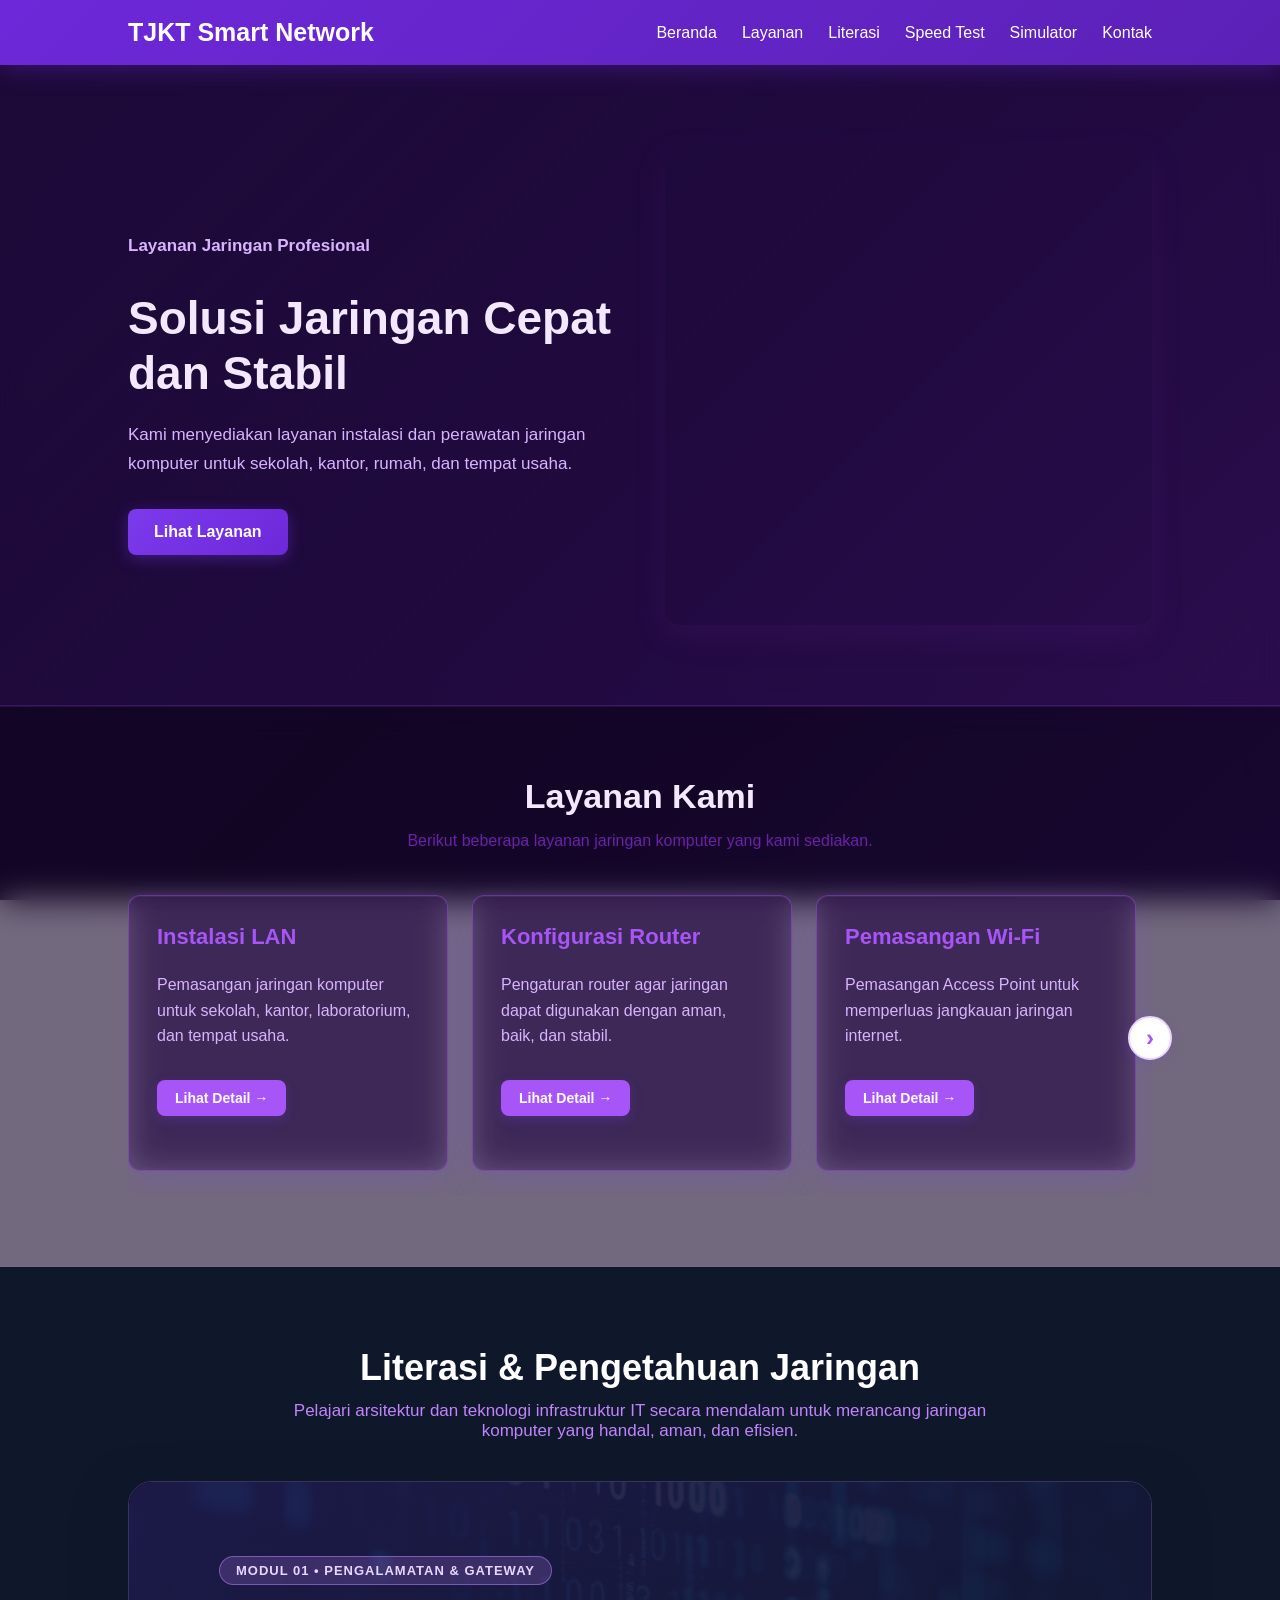
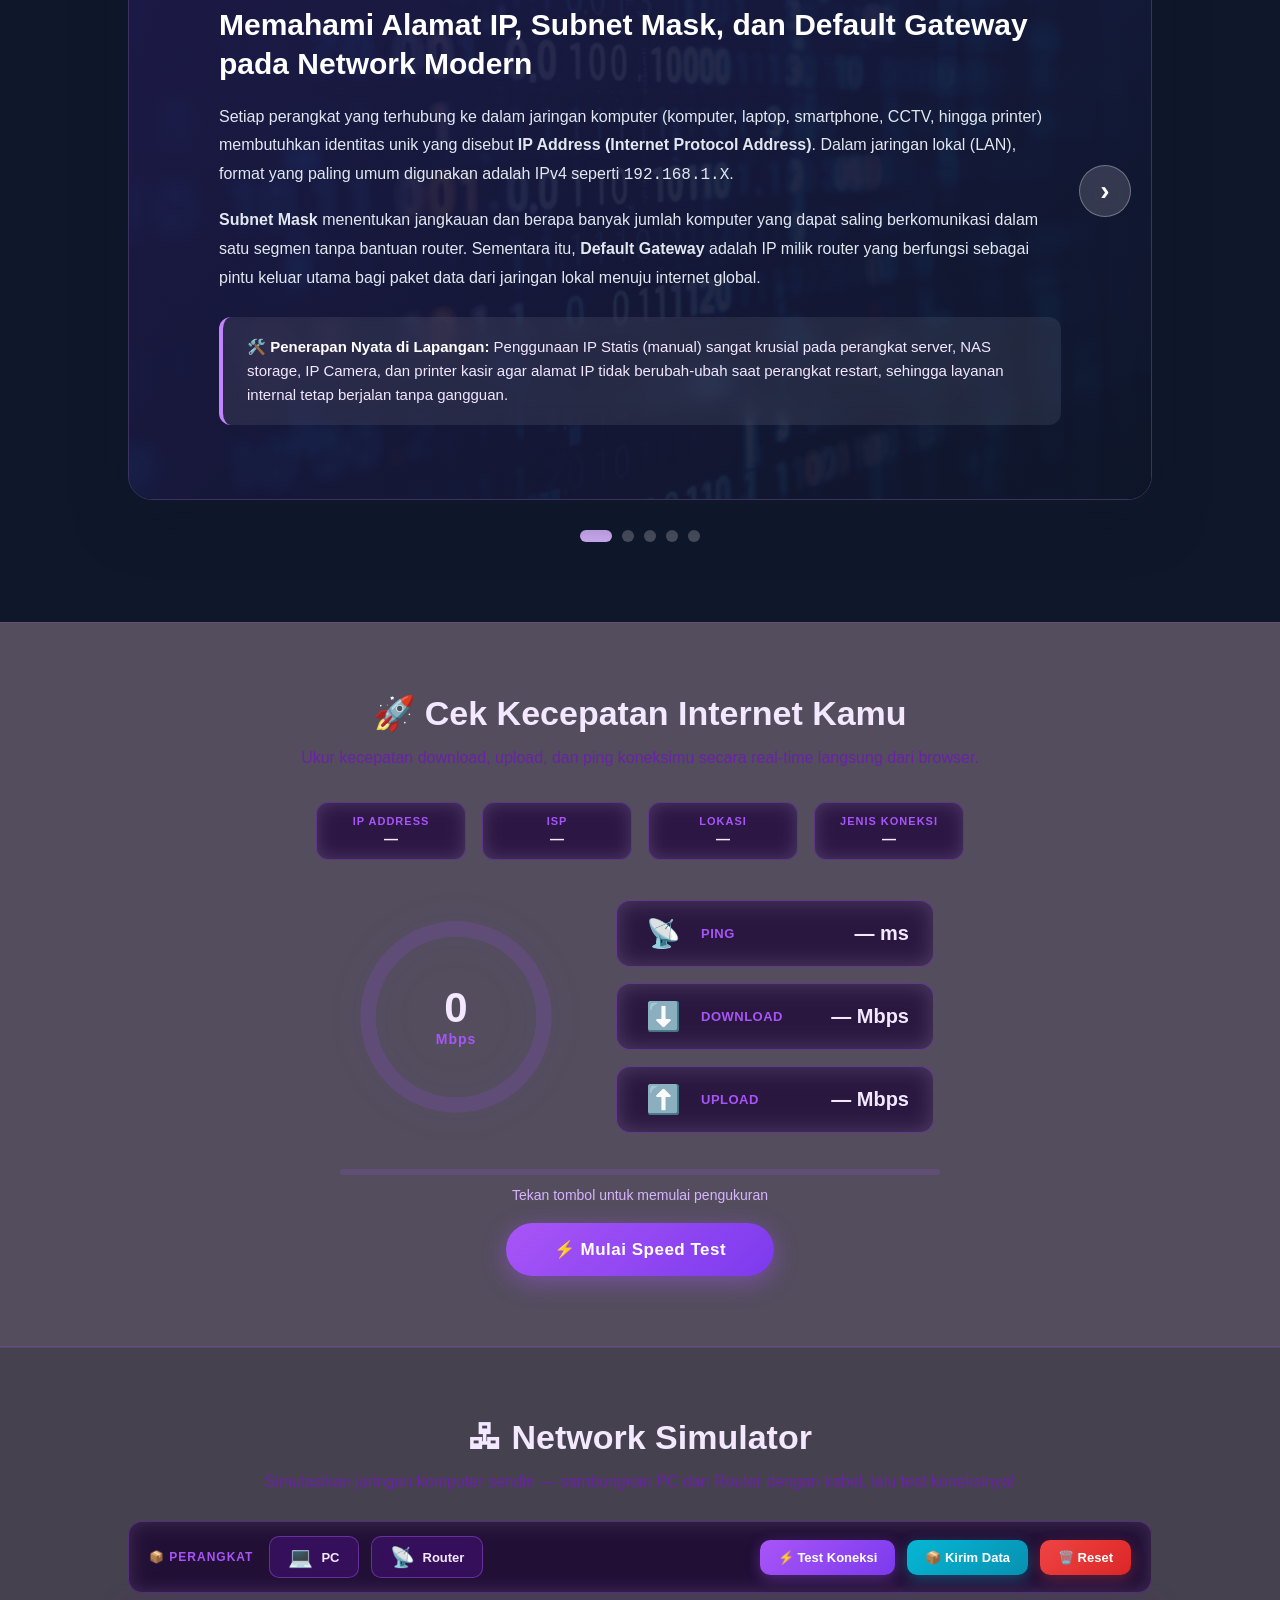
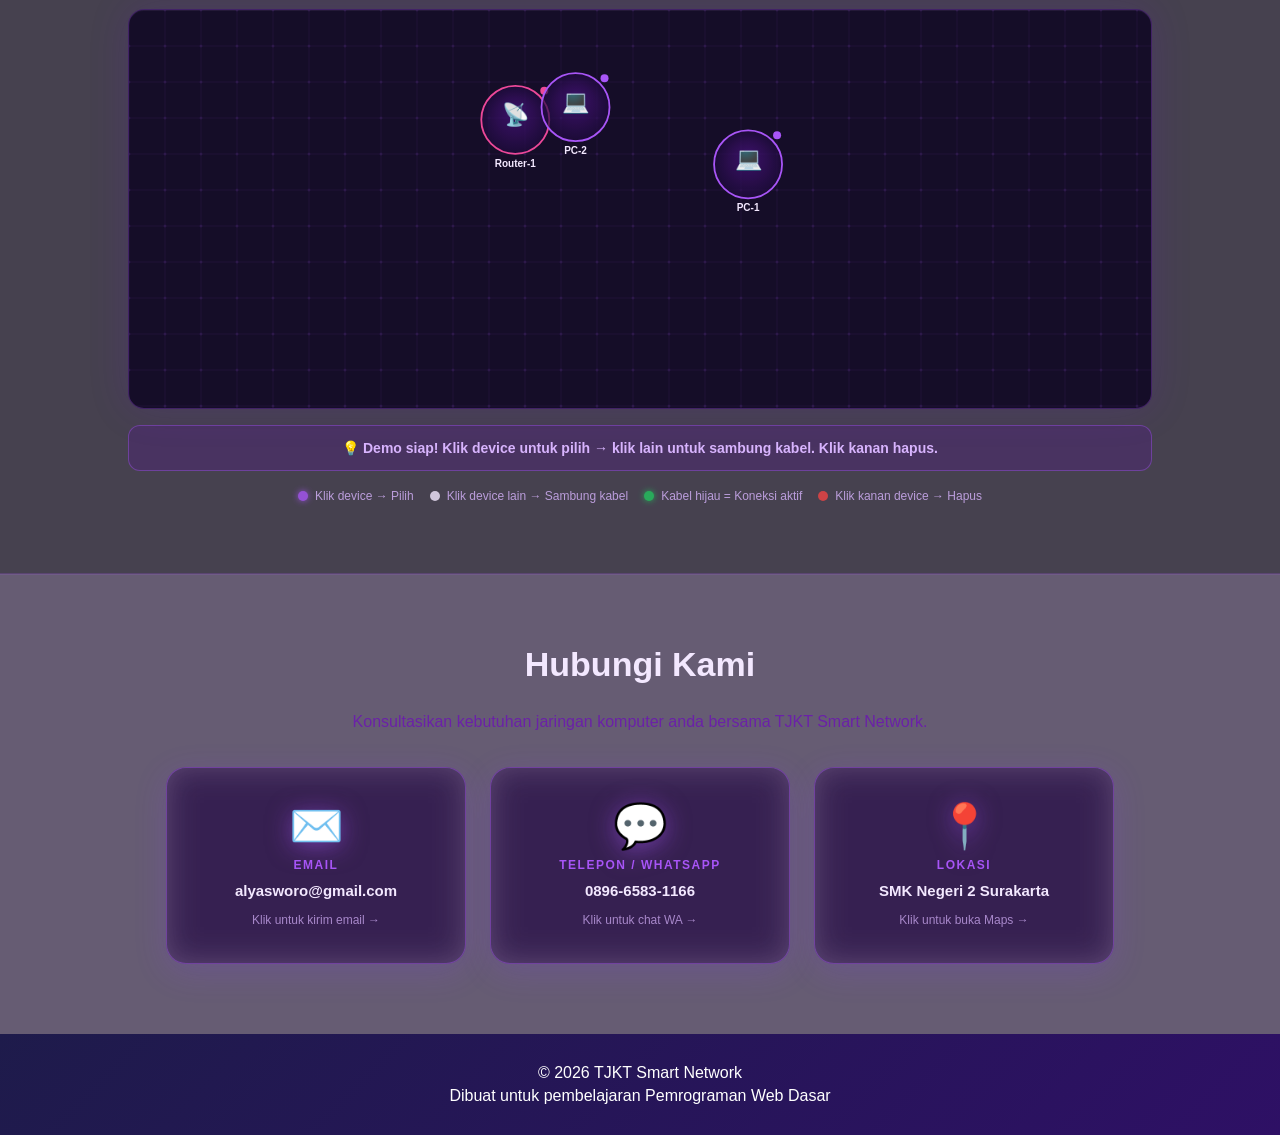
==== commit c0ea8650: "Add files via upload" ====
--- a/index.html
+++ b/index.html
@@ -5,7 +5,7 @@
   <meta charset="UTF-8">
   <meta name="viewport" content="width=device-width, initial-scale=1.0">
   <title>TJKT Smart Network</title>
-  <link rel="stylesheet" href="style.css">
+  <link rel="stylesheet" href="style.css?v=2">
 
 
 </head>
@@ -78,7 +78,12 @@
       </div>
 
       <div class="hero-gambar">
-        <img src="img/jaringan.jpg" alt="Teknisi sedang melakukan instalasi jaringan komputer">
+        <div class="slideshow">
+          <img src="img/jaringan.jpg" alt="Instalasi jaringan 1">
+          <img src="img/jaringan2.jpg" alt="Instalasi jaringan 2">
+          <img src="img/jaringan4.jpg" alt="Instalasi jaringan 3">
+          <img src="img/jaringan4.jpg" alt="Instalasi jaringan 4">
+        </div>
       </div>
 
     </section>
@@ -310,15 +315,20 @@
     <section id="speedtest" class="speedtest-section">
       <div class="speedtest-header">
         <h2>🚀 Cek Kecepatan Internet Kamu</h2>
-        <p class="deskripsi-bagian">Ukur kecepatan download, upload, dan ping koneksimu secara real-time langsung dari browser.</p>
+        <p class="deskripsi-bagian">Ukur kecepatan download, upload, dan ping koneksimu secara real-time langsung dari
+          browser.</p>
       </div>
 
       <!-- IP Info Bar -->
       <div class="ip-info-bar">
-        <div class="ip-info-item"><span class="ip-info-label">IP Address</span><span id="ip-addr" class="ip-info-val">—</span></div>
-        <div class="ip-info-item"><span class="ip-info-label">ISP</span><span id="isp-name" class="ip-info-val">—</span></div>
-        <div class="ip-info-item"><span class="ip-info-label">Lokasi</span><span id="city-name" class="ip-info-val">—</span></div>
-        <div class="ip-info-item"><span class="ip-info-label">Jenis Koneksi</span><span id="connection-type" class="ip-info-val">—</span></div>
+        <div class="ip-info-item"><span class="ip-info-label">IP Address</span><span id="ip-addr"
+            class="ip-info-val">—</span></div>
+        <div class="ip-info-item"><span class="ip-info-label">ISP</span><span id="isp-name" class="ip-info-val">—</span>
+        </div>
+        <div class="ip-info-item"><span class="ip-info-label">Lokasi</span><span id="city-name"
+            class="ip-info-val">—</span></div>
+        <div class="ip-info-item"><span class="ip-info-label">Jenis Koneksi</span><span id="connection-type"
+            class="ip-info-val">—</span></div>
       </div>
 
       <!-- Gauge + Metrics -->
@@ -329,18 +339,16 @@
           <svg class="gauge-svg" viewBox="0 0 200 200" xmlns="http://www.w3.org/2000/svg">
             <defs>
               <linearGradient id="gaugeGrad" x1="0%" y1="0%" x2="100%" y2="0%">
-                <stop offset="0%" stop-color="#a855f7"/>
-                <stop offset="100%" stop-color="#ec4899"/>
+                <stop offset="0%" stop-color="#a855f7" />
+                <stop offset="100%" stop-color="#ec4899" />
               </linearGradient>
             </defs>
             <!-- Track -->
-            <circle cx="100" cy="100" r="80" fill="none" stroke="rgba(168,85,247,0.15)" stroke-width="14"/>
+            <circle cx="100" cy="100" r="80" fill="none" stroke="rgba(168,85,247,0.15)" stroke-width="14" />
             <!-- Arc -->
-            <circle id="gauge-bar" cx="100" cy="100" r="80" fill="none"
-              stroke="url(#gaugeGrad)" stroke-width="14" stroke-linecap="round"
-              stroke-dasharray="502" stroke-dashoffset="502"
-              transform="rotate(-90 100 100)"
-              style="transition: stroke-dashoffset 0.6s ease;"/>
+            <circle id="gauge-bar" cx="100" cy="100" r="80" fill="none" stroke="url(#gaugeGrad)" stroke-width="14"
+              stroke-linecap="round" stroke-dasharray="502" stroke-dashoffset="502" transform="rotate(-90 100 100)"
+              style="transition: stroke-dashoffset 0.6s ease;" />
           </svg>
           <div class="gauge-center">
             <span id="gauge-value" class="gauge-num">0</span>
@@ -370,7 +378,9 @@
 
       <!-- Progress -->
       <div class="speedtest-progress-wrap">
-        <div class="speedtest-progress-bar"><div id="progress-bar" class="speedtest-progress-fill"></div></div>
+        <div class="speedtest-progress-bar">
+          <div id="progress-bar" class="speedtest-progress-fill"></div>
+        </div>
         <p id="status-text" class="status-text">Tekan tombol untuk memulai pengukuran</p>
       </div>
 
@@ -386,7 +396,8 @@
     <section id="simulator" class="simulator-section">
       <div class="simulator-header">
         <h2>🖧 Network Simulator</h2>
-        <p class="deskripsi-bagian">Simulasikan jaringan komputer sendiri — sambungkan PC dan Router dengan kabel, lalu test koneksinya!</p>
+        <p class="deskripsi-bagian">Simulasikan jaringan komputer sendiri — sambungkan PC dan Router dengan kabel, lalu
+          test koneksinya!</p>
       </div>
 
       <!-- Toolbar -->
@@ -440,7 +451,8 @@
         </a>
 
         <!-- WhatsApp Card -->
-        <a href="https://wa.me/6289665831166" target="_blank" rel="noopener" class="kontak-card" id="card-wa" title="Chat WhatsApp">
+        <a href="https://wa.me/6289665831166" target="_blank" rel="noopener" class="kontak-card" id="card-wa"
+          title="Chat WhatsApp">
           <div class="kontak-card-icon">💬</div>
           <div class="kontak-card-label">Telepon / WhatsApp</div>
           <div class="kontak-card-value">0896-6583-1166</div>
@@ -448,7 +460,8 @@
         </a>
 
         <!-- Lokasi Card -->
-        <a href="https://maps.google.com/?q=SMK+Negeri+2+Surakarta" target="_blank" rel="noopener" class="kontak-card" id="card-lokasi" title="Lihat di Google Maps">
+        <a href="https://maps.google.com/?q=SMK+Negeri+2+Surakarta" target="_blank" rel="noopener" class="kontak-card"
+          id="card-lokasi" title="Lihat di Google Maps">
           <div class="kontak-card-icon">📍</div>
           <div class="kontak-card-label">Lokasi</div>
           <div class="kontak-card-value">SMK Negeri 2 Surakarta</div>
@@ -558,28 +571,28 @@
     (function () {
       // [CSS selector, animation class, stagger?]
       const groups = [
-        ['.hero-teks',              'slide-left',  false],
-        ['.hero-gambar',            'slide-right', false],
-        ['#layanan h2',             'slide-up',    false],
+        ['.hero-teks', 'slide-left', false],
+        ['.hero-gambar', 'slide-right', false],
+        ['#layanan h2', 'slide-up', false],
         ['#layanan .deskripsi-bagian', 'slide-up', false],
-        ['.kartu',                  'slide-up',    true ],
-        ['.literasi-header',        'slide-up',    false],
+        ['.kartu', 'slide-up', true],
+        ['.literasi-header', 'slide-up', false],
         ['.literasi-header .deskripsi-bagian', 'slide-up', false],
-        ['.speedtest-header h2',    'slide-up',    false],
+        ['.speedtest-header h2', 'slide-up', false],
         ['.speedtest-header .deskripsi-bagian', 'slide-up', false],
-        ['.ip-info-item',           'pop-in',      true ],
-        ['.metric-card',            'slide-left',  true ],
-        ['.gauge-wrapper',          'zoom-in',     false],
-        ['.simulator-header',       'slide-up',    false],
-        ['.simulator-toolbar',      'slide-up',    false],
-        ['.kontak h2',              'slide-up',    false],
-        ['.kontak .deskripsi-bagian', 'slide-up',  false],
-        ['.kontak-card',            'pop-in',      true ],
-        ['.kartu-detail',           'slide-up',    true ],
-        ['.section-estimasi',       'slide-up',    false],
-        ['.judul-estimasi',         'slide-up',    false],
-        ['.sim-legend',             'slide-up',    false],
-        ['.sim-ctrl-btn',           'pop-in',      true ],
+        ['.ip-info-item', 'pop-in', true],
+        ['.metric-card', 'slide-left', true],
+        ['.gauge-wrapper', 'zoom-in', false],
+        ['.simulator-header', 'slide-up', false],
+        ['.simulator-toolbar', 'slide-up', false],
+        ['.kontak h2', 'slide-up', false],
+        ['.kontak .deskripsi-bagian', 'slide-up', false],
+        ['.kontak-card', 'pop-in', true],
+        ['.kartu-detail', 'slide-up', true],
+        ['.section-estimasi', 'slide-up', false],
+        ['.judul-estimasi', 'slide-up', false],
+        ['.sim-legend', 'slide-up', false],
+        ['.sim-ctrl-btn', 'pop-in', true],
       ];
 
       const observer = new IntersectionObserver((entries) => {
--- a/style.css
+++ b/style.css
@@ -184,16 +184,67 @@
   text-align: center;
 }
 
-.hero-gambar img {
+.hero-gambar .slideshow {
+  position: relative;
   width: 100%;
-  max-height: 480px;
+  height: 480px;
   border-radius: 15px;
   box-shadow: 0 12px 30px rgba(88, 28, 135, 0.2);
-  transition: transform 0.3s ease;
-}
-
-.hero-gambar img:hover {
-  transform: scale(1.02);
+  overflow: hidden;
+}
+
+.hero-gambar .slideshow img {
+  position: absolute;
+  top: 0;
+  left: 0;
+  width: 100%;
+  height: 100%;
+  object-fit: cover;
+  opacity: 0;
+  animation: crossfade 20s infinite ease-in-out;
+}
+
+.hero-gambar .slideshow img:nth-child(1) {
+  animation-delay: 0s;
+}
+
+.hero-gambar .slideshow img:nth-child(2) {
+  animation-delay: -15s;
+}
+
+.hero-gambar .slideshow img:nth-child(3) {
+  animation-delay: -10s;
+}
+
+.hero-gambar .slideshow img:nth-child(4) {
+  animation-delay: -5s;
+}
+
+@keyframes crossfade {
+  0% {
+    opacity: 1;
+    transform: scale(1.02);
+  }
+
+  20% {
+    opacity: 1;
+    transform: scale(1.05);
+  }
+
+  25% {
+    opacity: 0;
+    transform: scale(1.06);
+  }
+
+  95% {
+    opacity: 0;
+    transform: scale(1);
+  }
+
+  100% {
+    opacity: 1;
+    transform: scale(1.02);
+  }
 }
 
 /* LAYANAN */
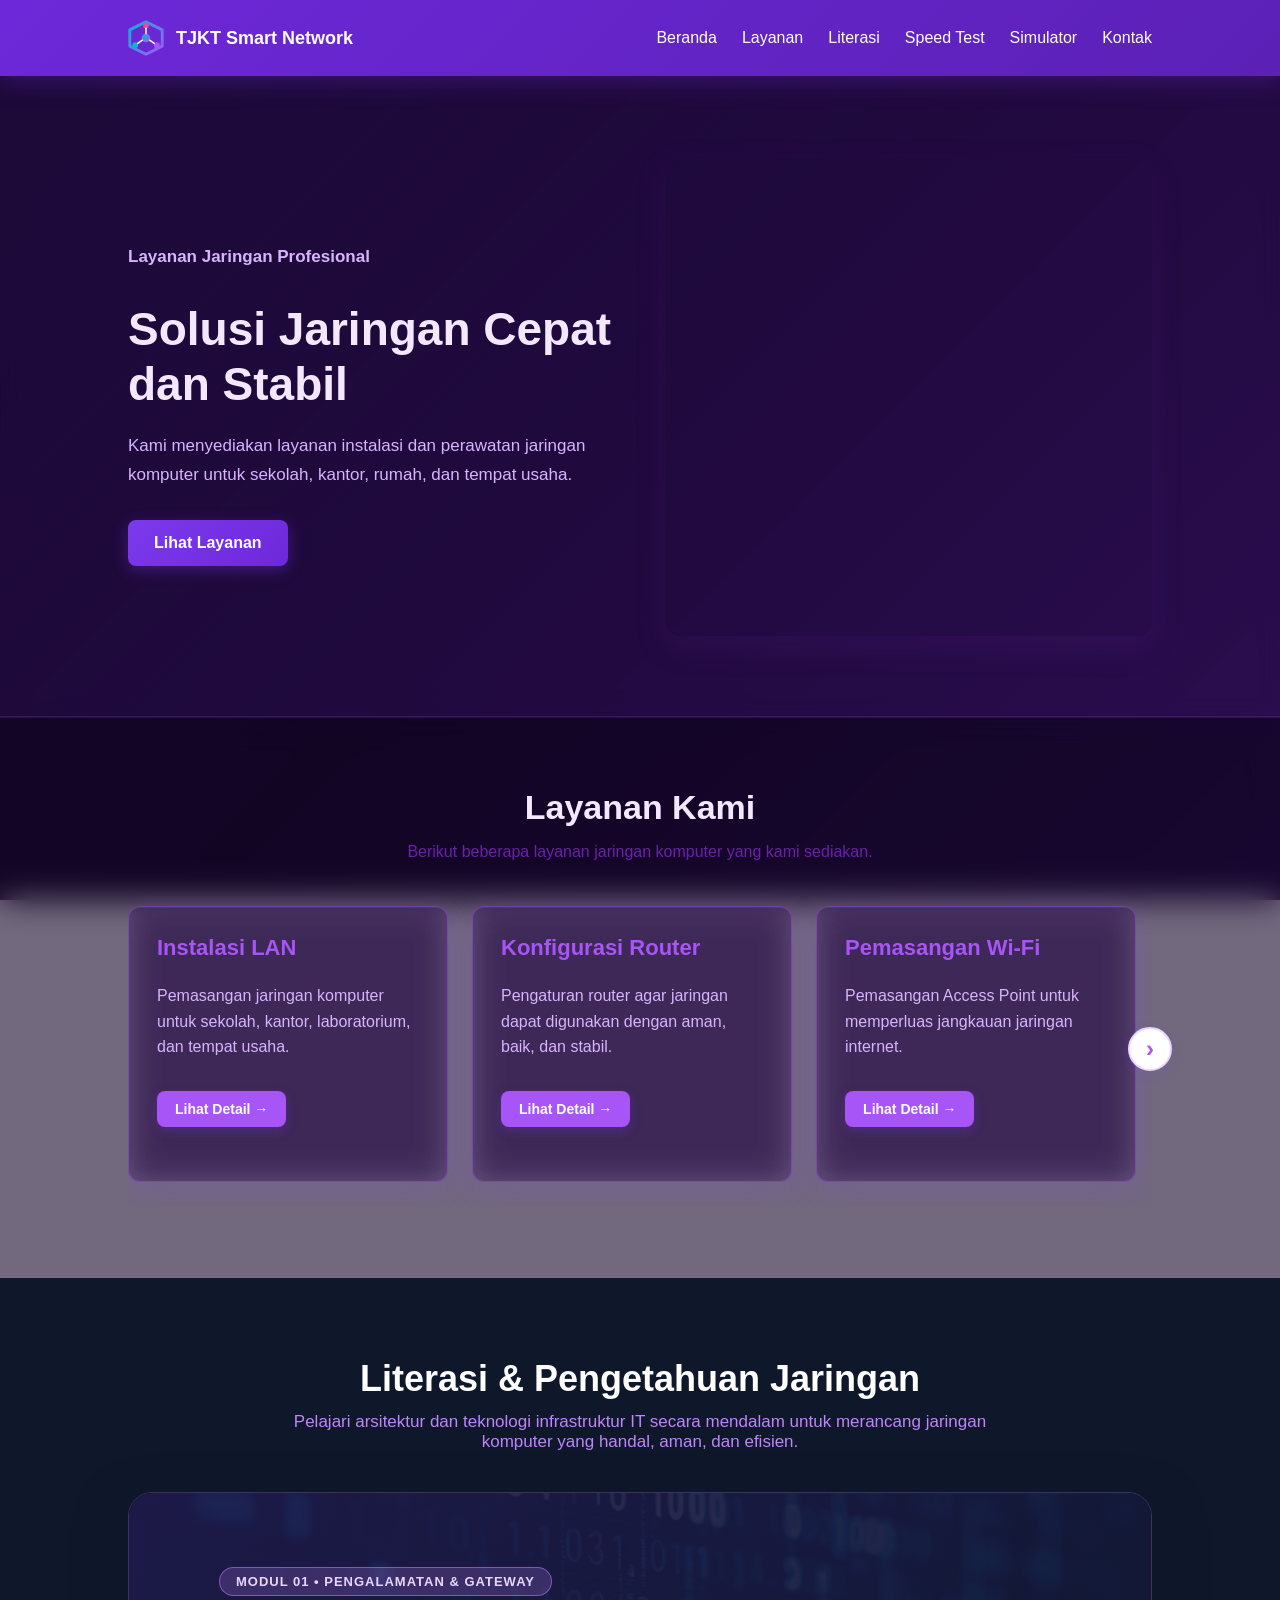
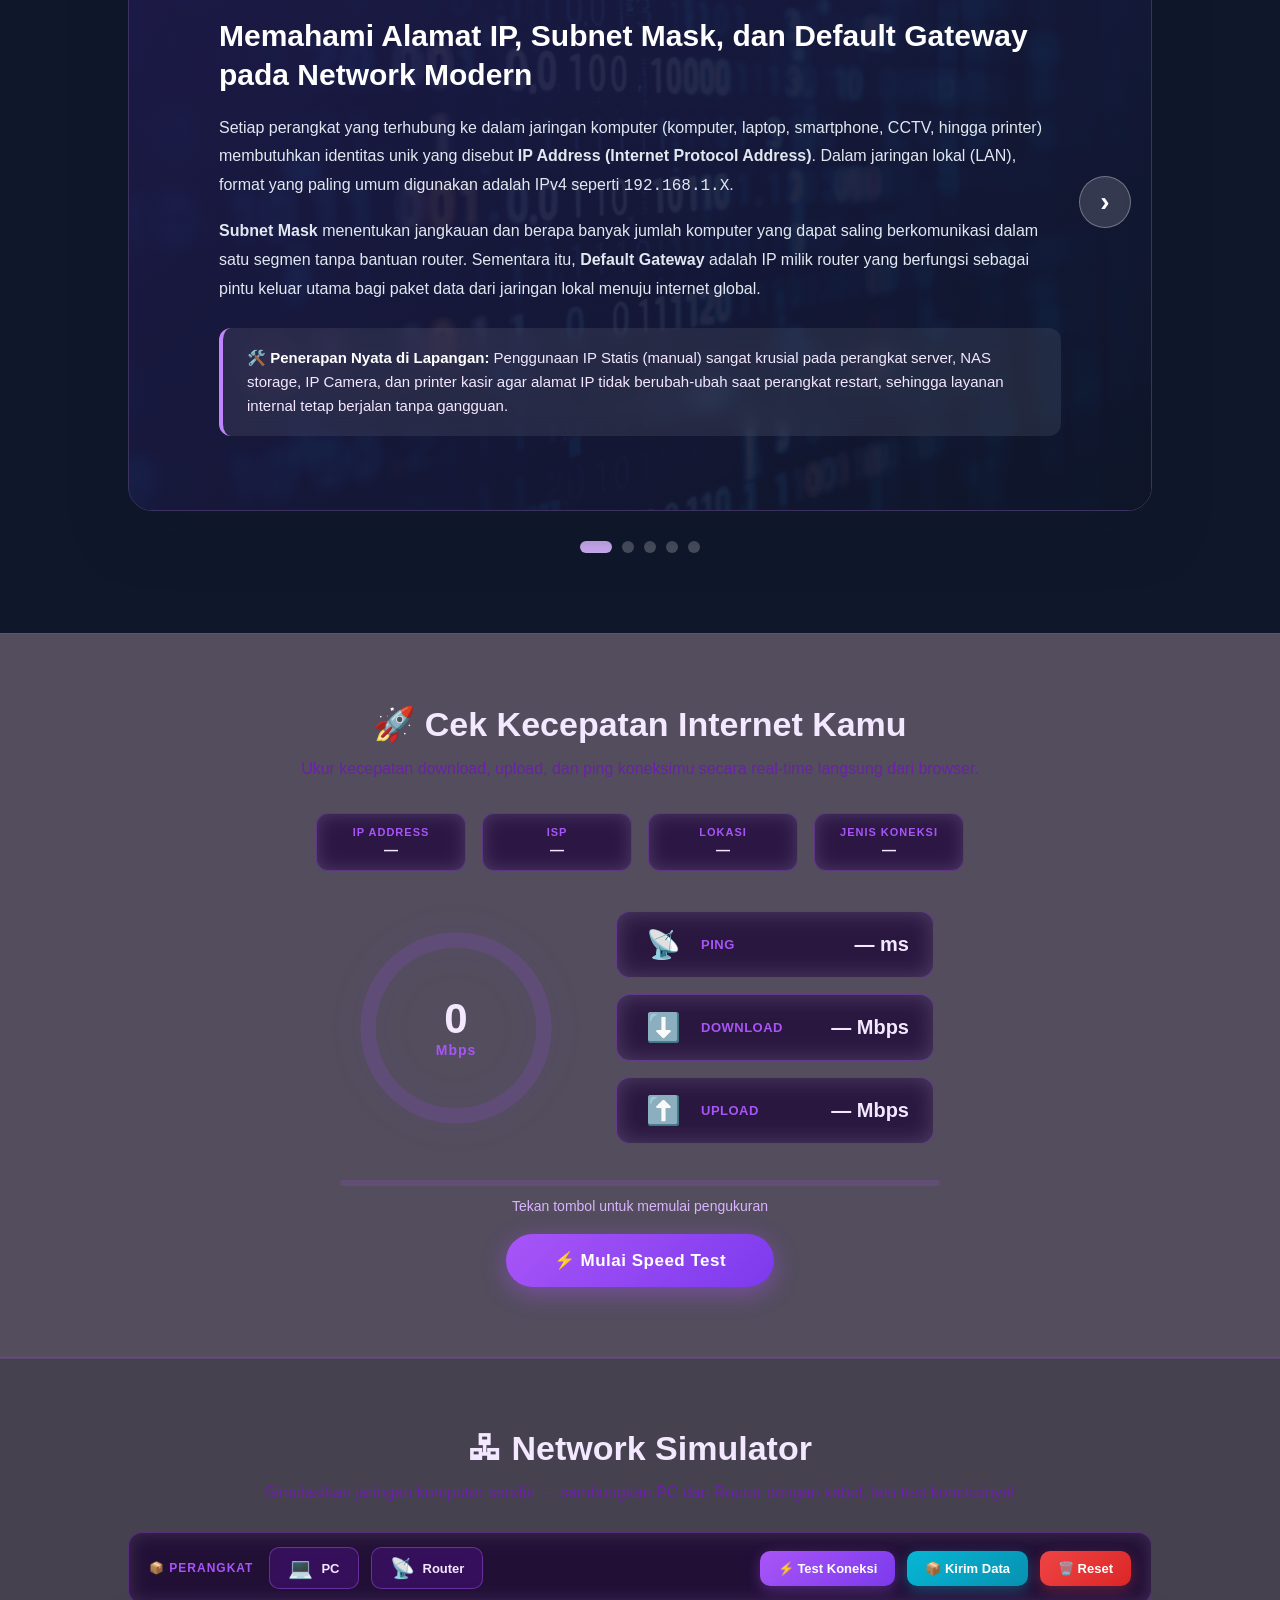
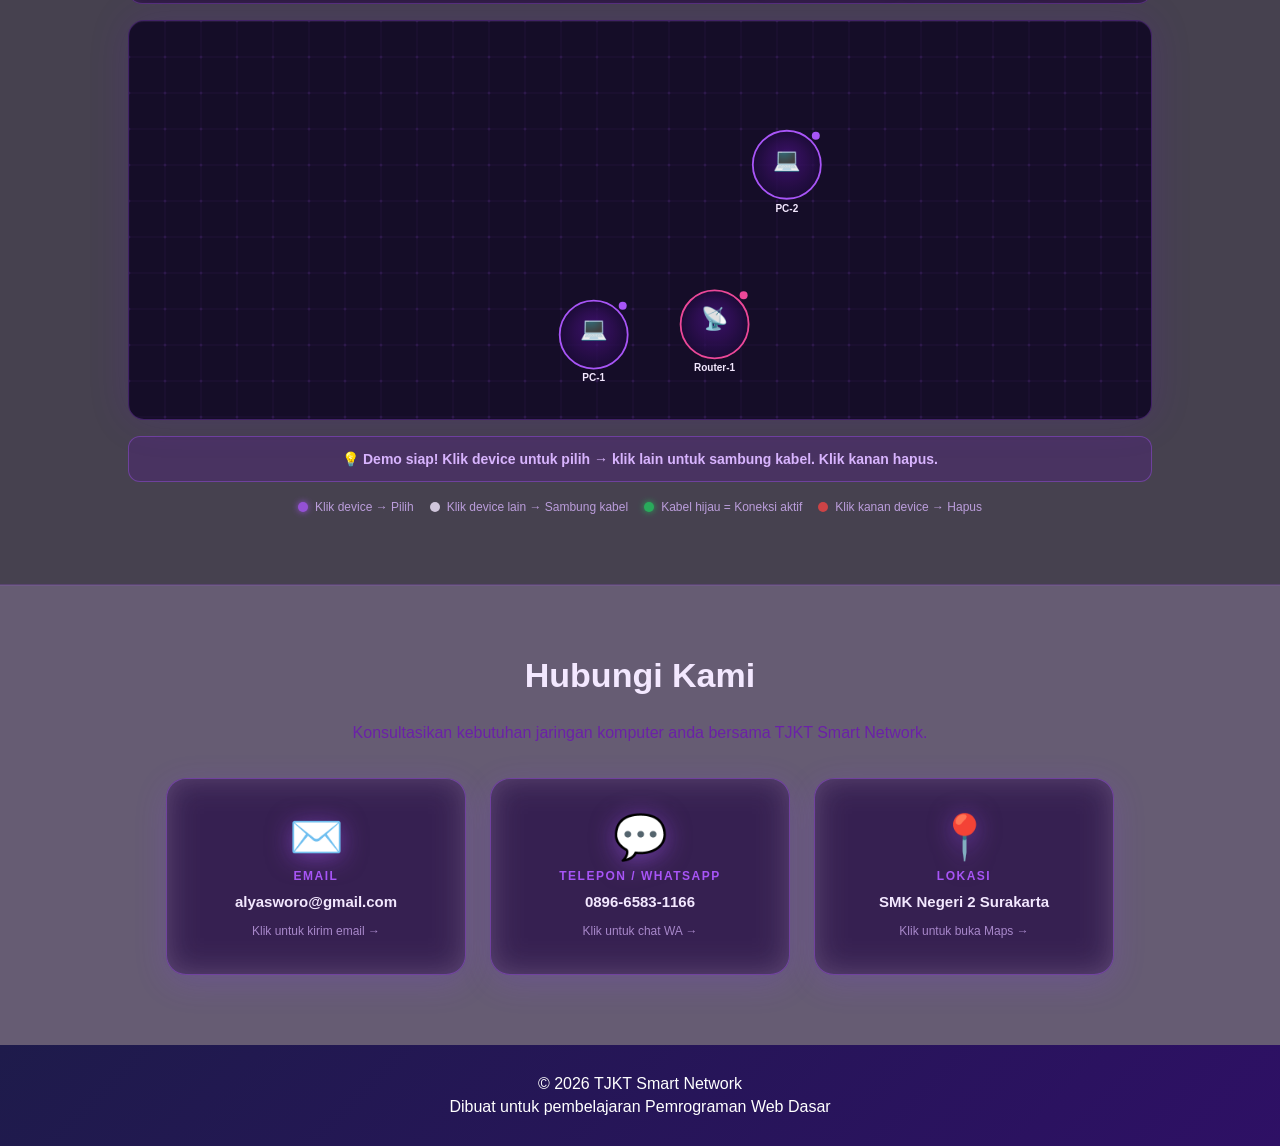
==== commit 82a36bb2: "Add files via upload" ====
--- a/index.html
+++ b/index.html
@@ -15,7 +15,26 @@
 
   <header>
     <nav>
-      <h1>TJKT Smart Network</h1>
+      <a href="index.html" class="logo-link">
+        <svg class="logo-svg" viewBox="0 0 100 100" xmlns="http://www.w3.org/2000/svg">
+          <defs>
+            <linearGradient id="logoGrad" x1="0%" y1="0%" x2="100%" y2="100%">
+              <stop offset="0%" stop-color="#06b6d4" />
+              <stop offset="100%" stop-color="#a855f7" />
+            </linearGradient>
+          </defs>
+          <polygon points="50,5 95,27.5 95,72.5 50,95 5,72.5 5,27.5" fill="none" stroke="url(#logoGrad)"
+            stroke-width="8" stroke-linejoin="round" />
+          <circle cx="50" cy="50" r="12" fill="url(#logoGrad)" />
+          <circle cx="50" cy="15" r="8" fill="#ec4899" />
+          <circle cx="20" cy="70" r="8" fill="#06b6d4" />
+          <circle cx="80" cy="70" r="8" fill="#a855f7" />
+          <line x1="50" y1="23" x2="50" y2="38" stroke="white" stroke-width="4" stroke-linecap="round" />
+          <line x1="27" y1="65" x2="40" y2="56" stroke="white" stroke-width="4" stroke-linecap="round" />
+          <line x1="73" y1="65" x2="60" y2="56" stroke="white" stroke-width="4" stroke-linecap="round" />
+        </svg>
+        <h1>TJKT Smart Network</h1>
+      </a>
 
       <ul>
 
--- a/style.css
+++ b/style.css
@@ -99,8 +99,26 @@
 
 nav h1 {
   margin: 0;
-  font-size: 25px;
+  font-size: 18px;
   line-height: 1;
+}
+
+.logo-link {
+  display: flex;
+  align-items: center;
+  gap: 12px;
+  text-decoration: none;
+  color: white;
+  transition: opacity 0.3s ease;
+}
+
+.logo-link:hover {
+  opacity: 0.85;
+}
+
+.logo-svg {
+  width: 36px;
+  height: 36px;
 }
 
 nav ul {
@@ -429,18 +447,24 @@
   }
 
   .hero {
-    flex-direction: column;
+    flex-direction: column-reverse;
     padding-top: 60px;
     padding-bottom: 60px;
     text-align: center;
   }
+  .hero-gambar {
+    margin-bottom: 30px;
+    width: 100%;
+  }
 
   .hero h2 {
     font-size: 36px;
   }
 
-  .hero-gambar img {
+  .hero-gambar .slideshow {
     max-width: 450px;
+    height: 320px;
+    margin: 0 auto;
   }
 
   .kartu {
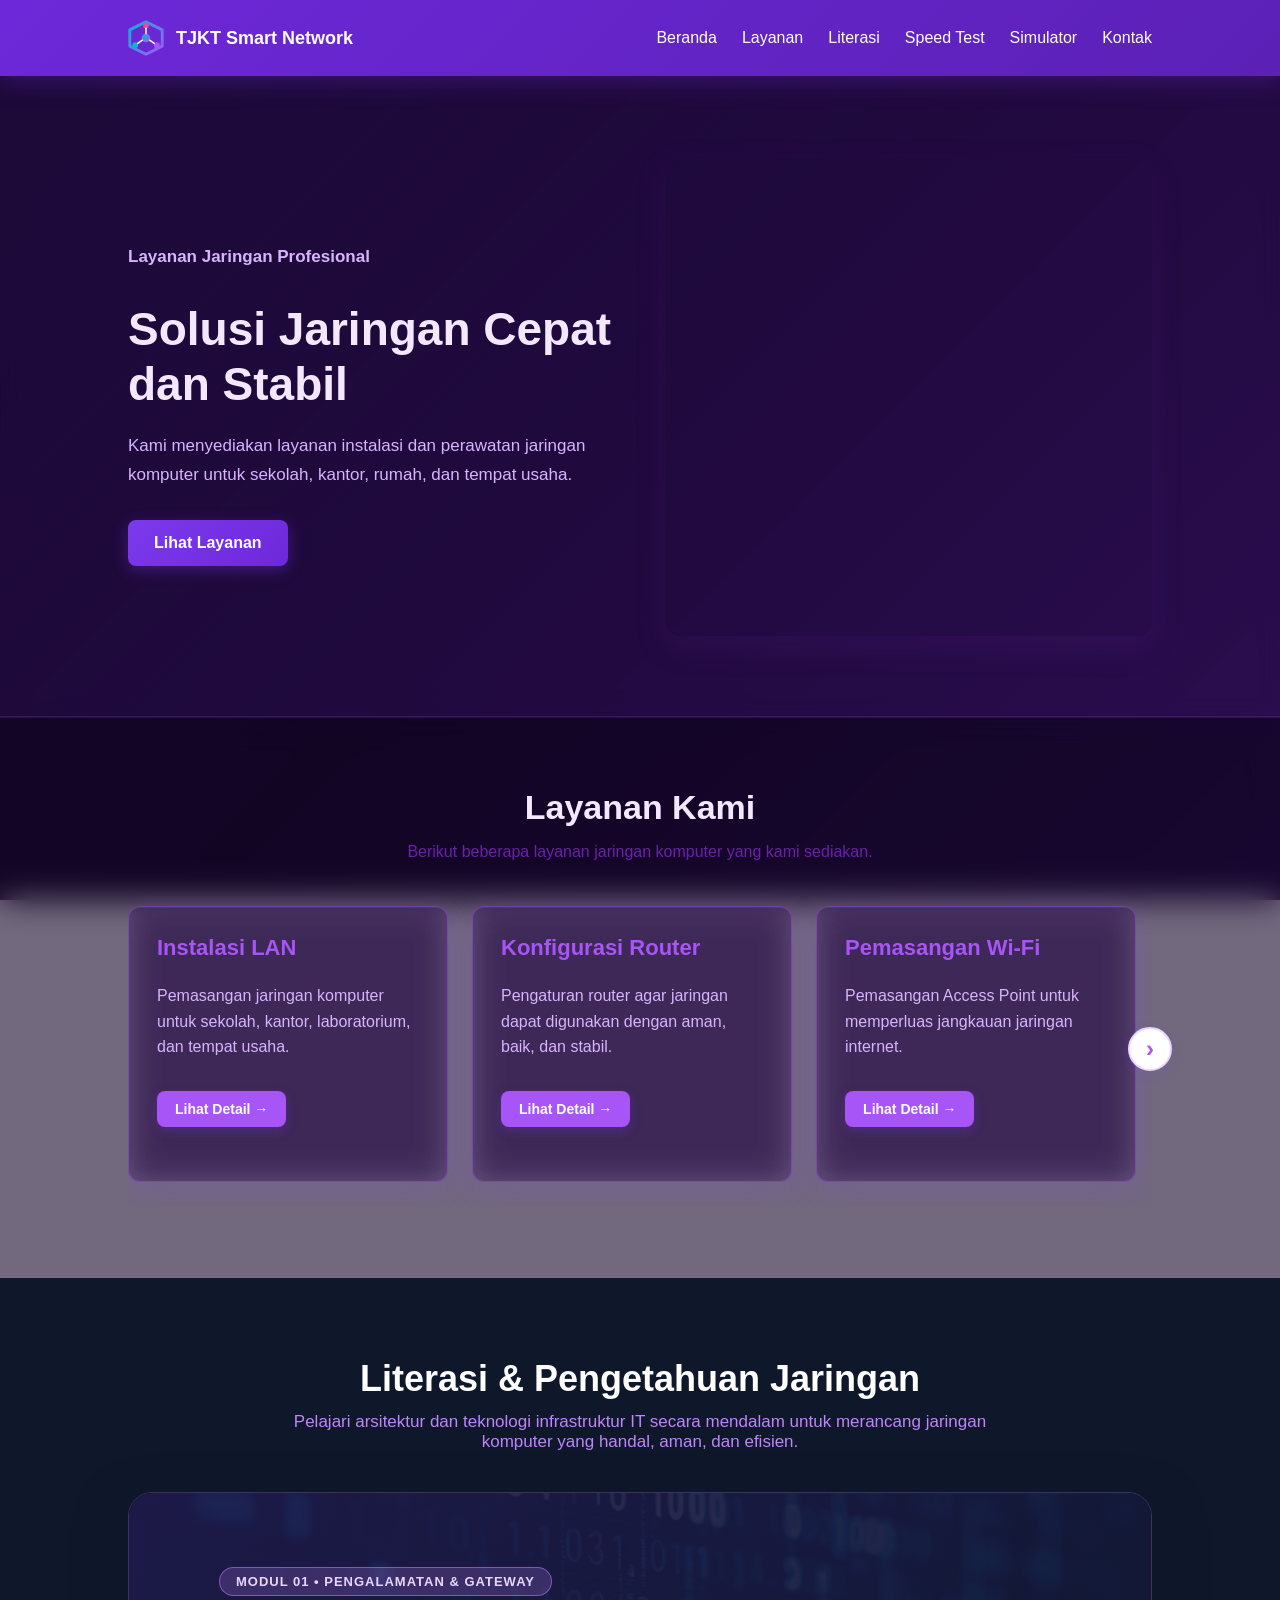
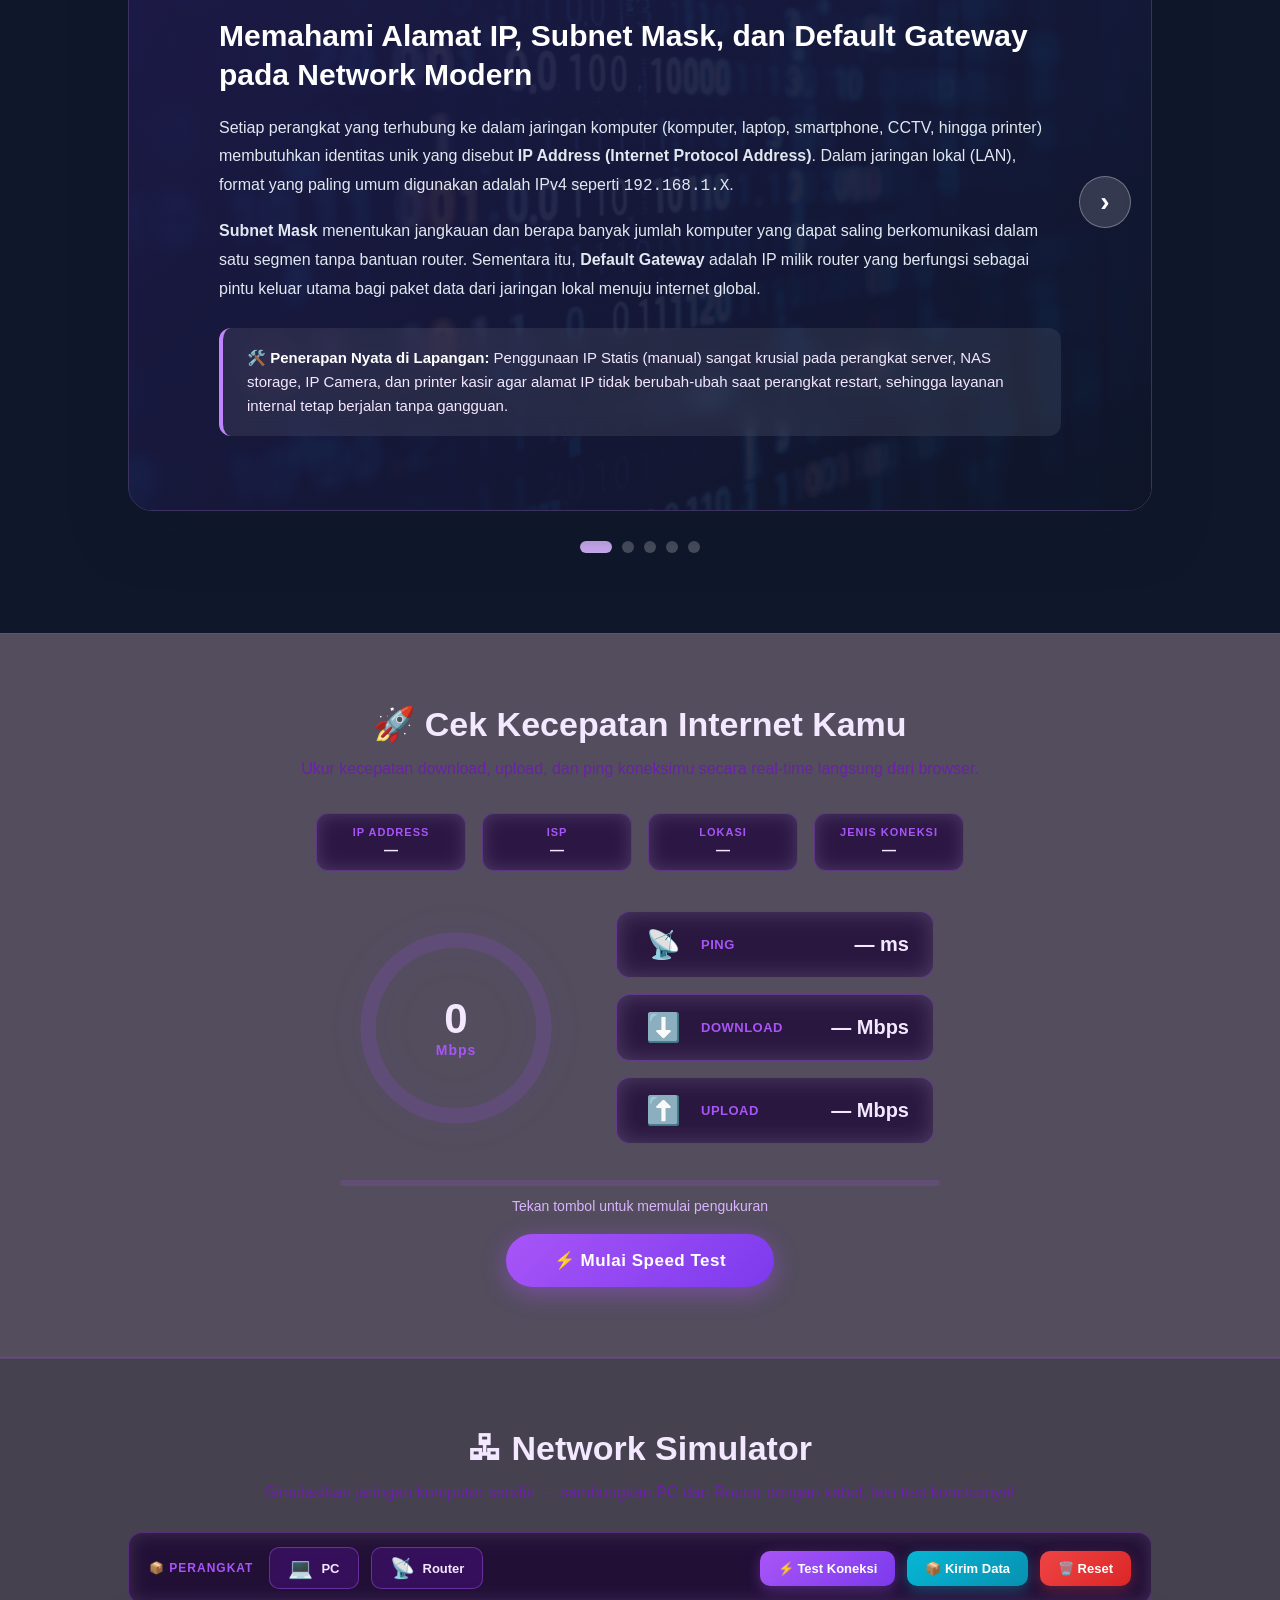
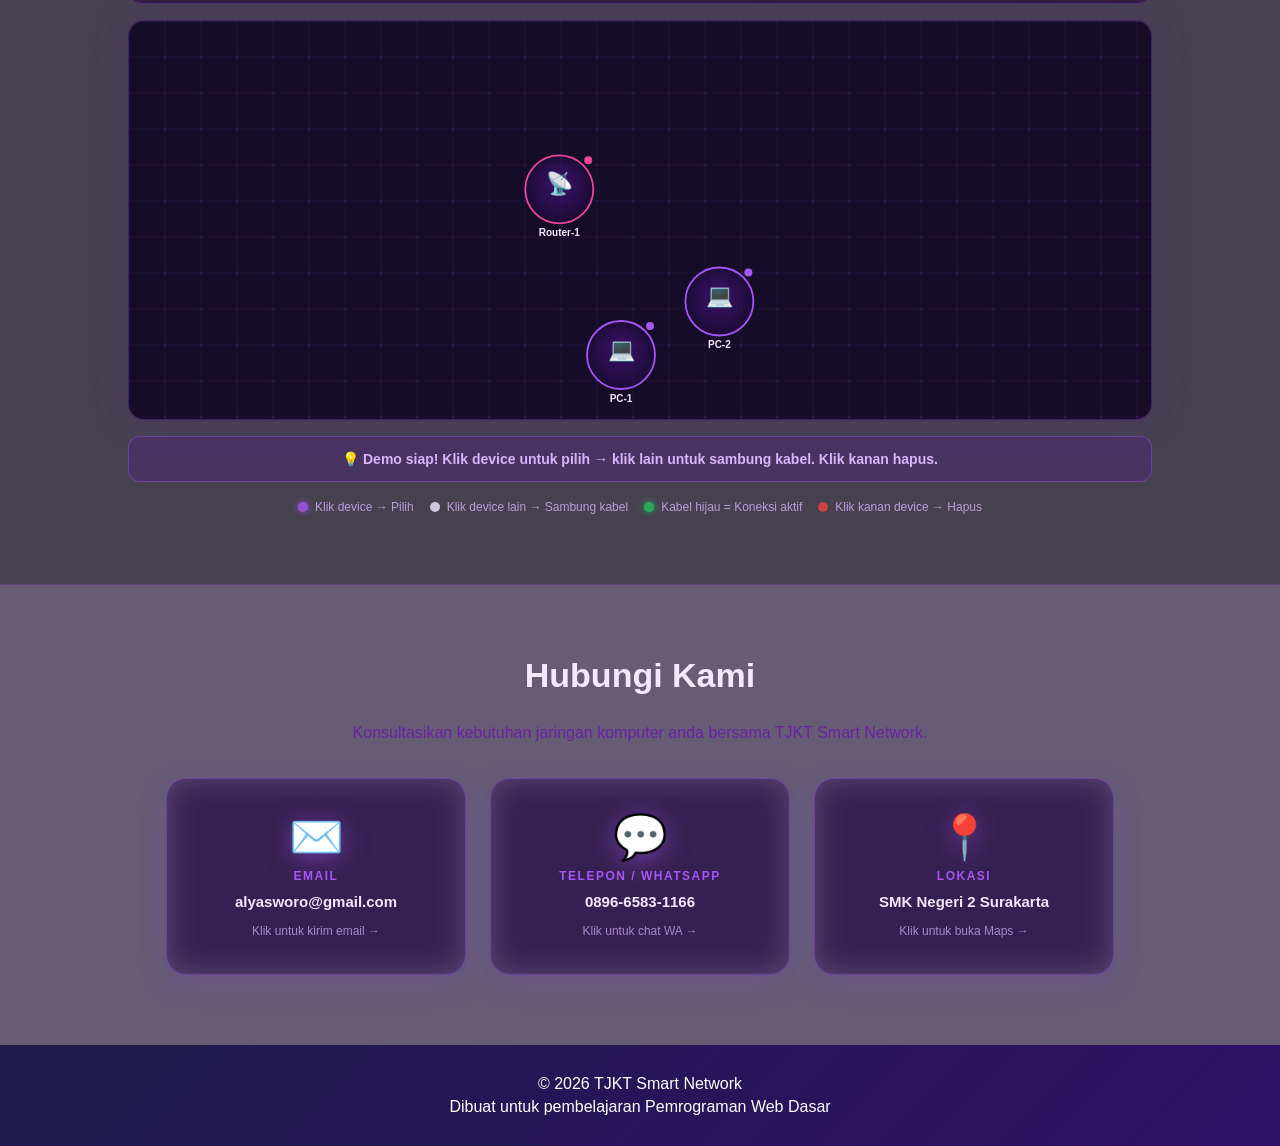
==== commit d2cd8a13: "Update index.html" ====
--- a/index.html
+++ b/index.html
@@ -100,7 +100,7 @@
         <div class="slideshow">
           <img src="img/jaringan.jpg" alt="Instalasi jaringan 1">
           <img src="img/jaringan2.jpg" alt="Instalasi jaringan 2">
-          <img src="img/jaringan4.jpg" alt="Instalasi jaringan 3">
+          <img src="img/jaringan3.jpg" alt="Instalasi jaringan 3">
           <img src="img/jaringan4.jpg" alt="Instalasi jaringan 4">
         </div>
       </div>
@@ -656,4 +656,4 @@
 
 </body>
 
-</html>+</html>
